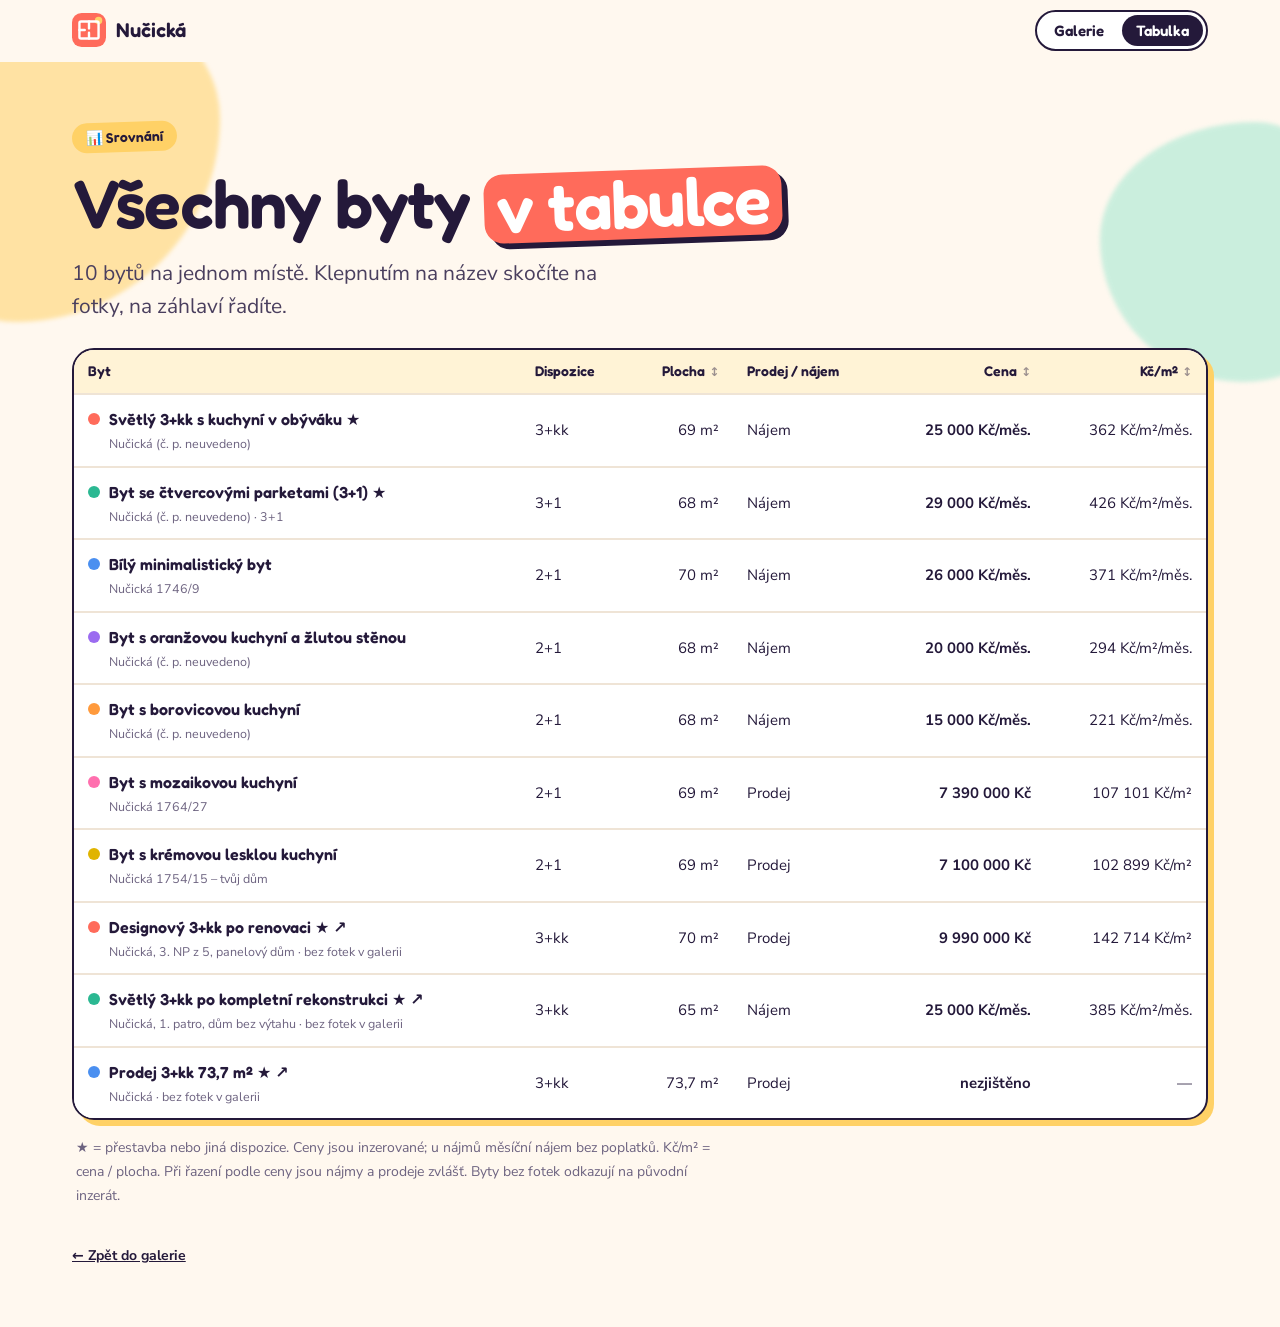
==== prehled.html @ 6ced4207 "Hravý barevný styl; všechny interiérové fotky (obnoveno 28/30 z iDNES, vráceny pokoje s oknem); jedn" ====
<!doctype html><html lang="cs"><head><meta charset="utf-8">
<meta name="viewport" content="width=device-width,initial-scale=1,viewport-fit=cover">
<meta name="robots" content="noindex, nofollow"><meta name="theme-color" content="#fff8ef">
<meta http-equiv="Cache-Control" content="no-cache, no-store, must-revalidate"><meta http-equiv="Pragma" content="no-cache"><meta http-equiv="Expires" content="0">
<title>Nučická – srovnání bytů</title><meta name="description" content="Jednoduchá srovnávací tabulka bytů z Nučické: dispozice, plocha, prodej/nájem, cena a Kč/m².">
<meta property="og:type" content="website"><meta property="og:locale" content="cs_CZ"><meta property="og:site_name" content="Nučická – inspirace">
<meta property="og:title" content="Nučická – srovnání bytů"><meta property="og:description" content="Jednoduchá srovnávací tabulka bytů z Nučické: dispozice, plocha, prodej/nájem, cena a Kč/m²."><meta property="og:url" content="https://kajasko.github.io/nucicka-inspirace/prehled.html">
<meta property="og:image" content="https://kajasko.github.io/nucicka-inspirace/og-image.jpg?v=58c6e0b3"><meta property="og:image:width" content="1200"><meta property="og:image:height" content="630"><meta property="og:image:alt" content="Koláž interiérů bytů z Nučické ulice">
<meta name="twitter:card" content="summary_large_image"><meta name="twitter:title" content="Nučická – srovnání bytů"><meta name="twitter:description" content="Jednoduchá srovnávací tabulka bytů z Nučické: dispozice, plocha, prodej/nájem, cena a Kč/m²."><meta name="twitter:image" content="https://kajasko.github.io/nucicka-inspirace/og-image.jpg?v=58c6e0b3">
<link rel="icon" href="favicon.svg?v=58c6e0b3" type="image/svg+xml"><link rel="icon" href="favicon-32.png?v=58c6e0b3" type="image/png" sizes="32x32"><link rel="apple-touch-icon" href="apple-touch-icon.png?v=58c6e0b3" sizes="180x180">
<link rel="preconnect" href="https://fonts.googleapis.com"><link rel="preconnect" href="https://fonts.gstatic.com" crossorigin>
<link rel="stylesheet" href="https://fonts.googleapis.com/css2?family=Fredoka:wght@500;600&family=Nunito+Sans:opsz,wght@6..12,400;6..12,700&display=swap">
<link rel="stylesheet" href="style.css?v=1265d873"></head><body>
<a class="skip" href="#main">Přeskočit na obsah</a><header class="top"><div class="wrap"><div class="bar"><a class="brand" href="index.html"><svg viewBox="0 0 64 64" aria-hidden="true"><rect width="64" height="64" rx="18" fill="#ff6b5b"/><circle cx="50" cy="14" r="7" fill="#ffd166"/><g fill="none" stroke="#fff" stroke-width="4.5" stroke-linejoin="round" stroke-linecap="round"><rect x="14" y="16" width="36" height="32" rx="3"/><path d="M32 16v13M32 37v11M14 32h10"/></g></svg><span>Nučická</span></a>
<nav class="tabs" aria-label="Stránky"><a href="index.html" >Galerie</a><a href="prehled.html" aria-current="page">Tabulka</a></nav></div></div></header>
<main id="main" class="wrap">
<section class="hero small"><div class="blobs" aria-hidden="true"><i></i><i></i><i></i></div><span class="eyebrow">📊 Srovnání</span><h1>Všechny byty <span class="hl">v tabulce</span></h1>
<p class="lead">10 bytů na jednom místě. Klepnutím na název skočíte na fotky, na záhlaví řadíte.</p></section>
<p class="scroll-hint">← Tabulku lze posouvat do stran →</p>
<div class="tbl-scroll" role="region" aria-label="Srovnávací tabulka bytů" tabindex="0"><table>
<thead><tr><th scope="col" class="">Byt</th><th scope="col" class="">Dispozice</th><th scope="col" class="num-c" data-k="m"><button class="sortb" type="button">Plocha</button></th><th scope="col" class="">Prodej / nájem</th><th scope="col" class="num-c" data-k="p"><button class="sortb" type="button">Cena</button></th><th scope="col" class="num-c" data-k="pm"><button class="sortb" type="button">Kč/m²</button></th></tr></thead>
<tbody><tr data-o="0" data-t="najem" data-p="25000" data-m="69" data-pm="362" style="--c:#ff6b5b"><td class="name"><a href="index.html#idnes_6915a252"><span class="dot" aria-hidden="true"></span>Světlý 3+kk s kuchyní v obýváku ★</a><small>Nučická (č. p. neuvedeno)</small></td><td>3+kk</td><td class="num-c">69 m²</td><td>Nájem</td><td class="num-c"><b>25 000 Kč/měs.</b></td><td class="num-c">362 Kč/m²/měs.</td></tr><tr data-o="1" data-t="najem" data-p="29000" data-m="68" data-pm="426" style="--c:#2bb892"><td class="name"><a href="index.html#br_778303"><span class="dot" aria-hidden="true"></span>Byt se čtvercovými parketami (3+1) ★</a><small>Nučická (č. p. neuvedeno) · 3+1</small></td><td>3+1</td><td class="num-c">68 m²</td><td>Nájem</td><td class="num-c"><b>29 000 Kč/měs.</b></td><td class="num-c">426 Kč/m²/měs.</td></tr><tr data-o="2" data-t="najem" data-p="26000" data-m="70" data-pm="371" style="--c:#4a8ff0"><td class="name"><a href="index.html#1530101836"><span class="dot" aria-hidden="true"></span>Bílý minimalistický byt</a><small>Nučická 1746/9</small></td><td>2+1</td><td class="num-c">70 m²</td><td>Nájem</td><td class="num-c"><b>26 000 Kč/měs.</b></td><td class="num-c">371 Kč/m²/měs.</td></tr><tr data-o="3" data-t="najem" data-p="20000" data-m="68" data-pm="294" style="--c:#9b6bf0"><td class="name"><a href="index.html#br_665308"><span class="dot" aria-hidden="true"></span>Byt s oranžovou kuchyní a žlutou stěnou</a><small>Nučická (č. p. neuvedeno)</small></td><td>2+1</td><td class="num-c">68 m²</td><td>Nájem</td><td class="num-c"><b>20 000 Kč/měs.</b></td><td class="num-c">294 Kč/m²/měs.</td></tr><tr data-o="4" data-t="najem" data-p="15000" data-m="68" data-pm="221" style="--c:#ff9a3c"><td class="name"><a href="index.html#br_83256"><span class="dot" aria-hidden="true"></span>Byt s borovicovou kuchyní</a><small>Nučická (č. p. neuvedeno)</small></td><td>2+1</td><td class="num-c">68 m²</td><td>Nájem</td><td class="num-c"><b>15 000 Kč/měs.</b></td><td class="num-c">221 Kč/m²/měs.</td></tr><tr data-o="5" data-t="prodej" data-p="7390000" data-m="69" data-pm="107101" style="--c:#ff6fae"><td class="name"><a href="index.html#reas_1764_27"><span class="dot" aria-hidden="true"></span>Byt s mozaikovou kuchyní</a><small>Nučická 1764/27</small></td><td>2+1</td><td class="num-c">69 m²</td><td>Prodej</td><td class="num-c"><b>7 390 000 Kč</b></td><td class="num-c">107 101 Kč/m²</td></tr><tr data-o="6" data-t="prodej" data-p="7100000" data-m="69" data-pm="102899" style="--c:#e0b400"><td class="name"><a href="index.html#c21_1754_15"><span class="dot" aria-hidden="true"></span>Byt s krémovou lesklou kuchyní</a><small>Nučická 1754/15 – tvůj dům</small></td><td>2+1</td><td class="num-c">69 m²</td><td>Prodej</td><td class="num-c"><b>7 100 000 Kč</b></td><td class="num-c">102 899 Kč/m²</td></tr><tr data-o="7" data-t="prodej" data-p="9990000" data-m="70" data-pm="142714" style="--c:#ff6b5b"><td class="name"><a href="https://www.bezrealitky.cz/nemovitosti-byty-domy/1063177-nabidka-prodej-bytu-nucicka-praha" target="_blank" rel="noopener"><span class="dot" aria-hidden="true"></span>Designový 3+kk po renovaci ★ ↗</a><small>Nučická, 3. NP z 5, panelový dům · bez fotek v galerii</small></td><td>3+kk</td><td class="num-c">70 m²</td><td>Prodej</td><td class="num-c"><b>9 990 000 Kč</b></td><td class="num-c">142 714 Kč/m²</td></tr><tr data-o="8" data-t="najem" data-p="25000" data-m="65" data-pm="385" style="--c:#2bb892"><td class="name"><a href="https://mapio.cz/g/13675273/" target="_blank" rel="noopener"><span class="dot" aria-hidden="true"></span>Světlý 3+kk po kompletní rekonstrukci ★ ↗</a><small>Nučická, 1. patro, dům bez výtahu · bez fotek v galerii</small></td><td>3+kk</td><td class="num-c">65 m²</td><td>Nájem</td><td class="num-c"><b>25 000 Kč/měs.</b></td><td class="num-c">385 Kč/m²/měs.</td></tr><tr data-o="9" data-t="prodej" data-p="" data-m="73.7" data-pm="" style="--c:#4a8ff0"><td class="name"><a href="https://reality.idnes.cz/detail/prodej/byt/praha-10-nucicka/68505c4e3fa80133e9060f59/" target="_blank" rel="noopener"><span class="dot" aria-hidden="true"></span>Prodej 3+kk 73,7 m² ★ ↗</a><small>Nučická · bez fotek v galerii</small></td><td>3+kk</td><td class="num-c">73,7 m²</td><td>Prodej</td><td class="num-c"><b>nezjištěno</b></td><td class="num-c">—</td></tr></tbody></table></div>
<p class="tnote">★ = přestavba nebo jiná dispozice. Ceny jsou inzerované; u nájmů měsíční nájem bez poplatků. Kč/m² = cena / plocha. Při řazení podle ceny jsou nájmy a prodeje zvlášť. Byty bez fotek odkazují na původní inzerát.</p>
</main><footer class="foot wrap"><a href="index.html">← Zpět do galerie</a></footer>
<script src="table.js?v=1265d873" defer></script></body></html>
---- style.css ----
/* Nučická – inspirace · hravý a barevný */
:root{
  --bg:#fff8ef; --surface:#ffffff; --ink:#24193a; --ink-2:#4a3f5e; --muted:#6d6380; --line:#efe4d6;
  --c:#ff6b5b; --cs:#ffe3df; --cd:#b8352a;
  --radius:22px; --radius-sm:16px;
  --display:"Fredoka",ui-rounded,"Nunito",system-ui,sans-serif;
  --sans:"Nunito Sans","Inter",ui-sans-serif,system-ui,-apple-system,"Segoe UI",Roboto,sans-serif;
  --wrap:1200px; --pad:16px; --rh:140px; --navh:60px;
}
@media (min-width:600px){:root{--pad:24px;--rh:170px}}
@media (min-width:1024px){:root{--pad:32px;--rh:210px}}
@media (min-width:1300px){:root{--rh:230px}}
*{box-sizing:border-box}
html{scroll-behavior:smooth;scroll-padding-top:132px;-webkit-text-size-adjust:100%}
@media (prefers-reduced-motion:reduce){html{scroll-behavior:auto}*{transition:none!important;animation:none!important}}
body{margin:0;background:var(--bg);color:var(--ink);font:400 16px/1.6 var(--sans);-webkit-font-smoothing:antialiased;overflow-x:clip}
img{display:block;max-width:100%}
a{color:inherit}
:focus-visible{outline:3px solid var(--ink);outline-offset:3px;border-radius:10px}
.wrap{max-width:var(--wrap);margin:0 auto;padding:0 var(--pad)}
.skip{position:absolute;left:-999px;top:8px;background:var(--ink);color:#fff;padding:8px 14px;border-radius:12px;z-index:99}
.skip:focus{left:8px}
.vh{position:absolute!important;width:1px;height:1px;overflow:hidden;clip:rect(0 0 0 0);white-space:nowrap}

/* background blobs */
.blobs{position:absolute;inset:0 0 auto 0;height:720px;overflow:hidden;z-index:-1;pointer-events:none}
.blobs i{position:absolute;border-radius:50%;filter:blur(2px);opacity:.55}
.blobs i:nth-child(1){width:340px;height:340px;background:#ffd166;left:-120px;top:-80px;border-radius:46% 54% 60% 40%/50% 40% 60% 50%}
.blobs i:nth-child(2){width:260px;height:260px;background:#a0e7d0;right:-80px;top:60px;border-radius:60% 40% 45% 55%/45% 60% 40% 55%}
.blobs i:nth-child(3){width:200px;height:200px;background:#ffb4c6;right:22%;top:380px;border-radius:40% 60% 55% 45%/60% 45% 55% 40%}
@media (max-width:600px){.blobs i:nth-child(3){right:-60px;top:430px}}

/* ---------- top bar ---------- */
.top{position:sticky;top:0;z-index:20;background:rgba(255,248,239,.9);backdrop-filter:blur(12px);-webkit-backdrop-filter:blur(12px);border-bottom:2px solid transparent;transition:border-color .2s}
.top.scrolled{border-bottom-color:var(--line)}
.bar{display:flex;align-items:center;justify-content:space-between;gap:12px;height:var(--navh)}
.brand{display:flex;align-items:center;gap:10px;text-decoration:none;font:600 20px/1 var(--display);min-width:0}
.brand svg{width:34px;height:34px;flex:none;transition:transform .3s cubic-bezier(.3,1.6,.5,1)}
.brand:hover svg{transform:rotate(-10deg) scale(1.08)}
.tabs{display:flex;gap:4px;background:#fff;border:2px solid var(--ink);padding:3px;border-radius:999px;flex:none}
.tabs a{text-decoration:none;font:600 15px/1 var(--display);color:var(--ink);padding:8px 14px;border-radius:999px;transition:background .2s,transform .2s}
.tabs a:hover{background:#ffeec4}
.tabs a[aria-current="page"]{background:var(--ink);color:#fff}
@media (max-width:359px){.tabs a{padding:8px 10px;font-size:14px}.brand span{display:none}}
.chips-nav{display:flex;gap:8px;overflow-x:auto;padding:2px var(--pad) 12px;margin:0 calc(var(--pad)*-1);scrollbar-width:none;overscroll-behavior-x:contain}
.chips-nav::-webkit-scrollbar{display:none}
.chips-nav a{--c:#ff6b5b;flex:none;display:inline-flex;align-items:center;gap:7px;text-decoration:none;font:500 14px/1 var(--display);color:var(--ink);background:#fff;border:2px solid var(--c);padding:7px 13px 7px 8px;border-radius:999px;white-space:nowrap;transition:transform .2s cubic-bezier(.3,1.6,.5,1),background .2s,color .2s}
.chips-nav a:hover{transform:translateY(-2px) rotate(-1deg)}
.chips-nav .n{display:inline-grid;place-items:center;width:22px;height:22px;border-radius:50%;background:var(--c);color:#fff;font-size:12px;font-weight:600}
.chips-nav a.on{background:var(--c);color:#fff}
.chips-nav a.on .n{background:#fff;color:var(--c)}
.chips-nav .star{font-size:13px}
.chips-nav .sep{flex:none;width:2px;border-radius:2px;background:var(--line);margin:4px 2px}

/* ---------- hero ---------- */
.hero{position:relative;padding:40px 0 22px}
@media (min-width:768px){.hero{padding:76px 0 40px}}
.eyebrow{display:inline-flex;align-items:center;gap:8px;font:600 14px/1 var(--display);color:var(--ink);background:#ffd166;padding:8px 14px;border-radius:999px;transform:rotate(-2deg)}
h1{font:600 clamp(44px,10vw,96px)/.98 var(--display);letter-spacing:-.02em;margin:18px 0 18px}
h1 .hl{display:inline-block;color:#fff;background:#ff6b5b;padding:0 .18em .04em;border-radius:.28em;transform:rotate(-2deg);box-shadow:6px 6px 0 var(--ink)}
.lead{font-size:clamp(17px,2.3vw,21px);line-height:1.55;color:var(--ink-2);max-width:42ch;margin:0}
.stats{display:flex;flex-wrap:wrap;gap:10px;margin:26px 0 0;padding:0;list-style:none}
.stats li{background:#fff;border:2px solid var(--ink);border-radius:18px;padding:10px 16px;font-size:14px;color:var(--ink-2);box-shadow:4px 4px 0 var(--ink);line-height:1.3}
.stats li:nth-child(1){background:#a0e7d0}.stats li:nth-child(2){background:#ffb4c6}.stats li:nth-child(3){background:#bfd7ff}
.stats b{display:block;font:600 28px/1.05 var(--display);color:var(--ink)}
.legend{margin-top:20px;font-size:14px;color:var(--muted)}

/* ---------- group heading ---------- */
.group{display:flex;align-items:center;gap:12px;margin:34px 0 16px}
.group h2{font:600 clamp(20px,3vw,26px)/1.1 var(--display);margin:0}
.group::after{content:"";flex:1;height:3px;border-radius:3px;background:repeating-linear-gradient(90deg,var(--line) 0 10px,transparent 10px 18px)}

/* ---------- flat card ---------- */
.flat{position:relative;background:var(--surface);border:2px solid var(--ink);border-radius:calc(var(--radius) + 6px);padding:20px 14px 14px;margin:0 0 26px;box-shadow:6px 6px 0 var(--c);overflow:hidden}
@media (min-width:768px){.flat{padding:30px 30px 26px;margin-bottom:34px;box-shadow:8px 8px 0 var(--c)}}
.flat::before{content:"";position:absolute;width:230px;height:230px;right:-70px;top:-90px;background:var(--cs);border-radius:42% 58% 63% 37%/45% 52% 48% 55%;z-index:0;transition:transform .8s ease}
.flat:hover::before{transform:rotate(25deg) scale(1.06)}
.flat>*{position:relative;z-index:1}
.flat-head{display:grid;gap:14px;padding:0 4px}
@media (min-width:1024px){.flat-head{grid-template-columns:1.1fr .9fr;gap:12px 44px;align-items:start}}
.kicker{display:flex;align-items:center;gap:8px;flex-wrap:wrap;margin-bottom:10px}
.num{display:inline-grid;place-items:center;min-width:36px;height:36px;padding:0 8px;border-radius:12px;background:var(--c);color:#fff;font:600 16px/1 var(--display);transform:rotate(-4deg)}
.tag{display:inline-flex;align-items:center;gap:6px;font:600 13.5px/1 var(--display);color:var(--ink);background:#ffd166;border:2px solid var(--ink);padding:6px 11px;border-radius:999px}
.flat h3{font:600 clamp(25px,4.6vw,38px)/1.1 var(--display);letter-spacing:-.01em;margin:0;overflow-wrap:anywhere}
.sub{margin:8px 0 0;color:var(--muted);font-size:14.5px;overflow-wrap:anywhere}
.chips{display:flex;flex-wrap:wrap;gap:7px;margin:16px 0 0;padding:0;list-style:none}
.chips li{font:500 14px/1 var(--display);color:var(--ink);background:var(--cs);padding:8px 12px;border-radius:999px;transition:transform .2s cubic-bezier(.3,1.6,.5,1)}
.chips li:hover{transform:translateY(-2px)}
.chips li.price{background:var(--ink);color:#fff}
.note{margin:0;color:var(--ink-2);font-size:15.5px;line-height:1.65;max-width:62ch}
.links{display:flex;flex-wrap:wrap;gap:8px 16px;margin-top:14px;font-size:14.5px;align-items:center}
.links a{color:var(--cd);font-weight:700;text-decoration:underline;text-decoration-thickness:2px;text-underline-offset:3px;overflow-wrap:anywhere}
.inactive{color:var(--muted);font-size:13px;background:#f4efe8;padding:3px 9px;border-radius:999px}

/* ---------- justified photo grid ---------- */
.grid{display:flex;flex-wrap:wrap;gap:8px;margin-top:20px;list-style:none;padding:0}
@media (min-width:768px){.grid{gap:10px;margin-top:26px}}
.grid::after{content:"";flex-grow:999999}
.grid li{position:relative;flex-grow:calc(var(--ar)*100);flex-basis:calc(var(--ar)*var(--rh));aspect-ratio:var(--ar);max-height:calc(var(--rh)*1.6);min-width:0}
.grid li.plan{flex-basis:100%;aspect-ratio:auto;height:calc(var(--rh)*1.9);max-height:none}
@media (min-width:1024px){.grid li.plan{flex-basis:calc(var(--ar)*var(--rh)*1.25);height:auto;aspect-ratio:var(--ar);flex-grow:calc(var(--ar)*125);max-height:calc(var(--rh)*1.6)}}
.ph{all:unset;box-sizing:border-box;cursor:zoom-in;display:block;width:100%;height:100%;border-radius:var(--radius-sm);overflow:hidden;position:relative;background:var(--cs) center/cover no-repeat;isolation:isolate;transition:transform .25s cubic-bezier(.3,1.6,.5,1),box-shadow .25s}
.ph:hover{transform:translateY(-3px) rotate(-.6deg);box-shadow:0 10px 22px -10px rgba(36,25,58,.45)}
.grid li:nth-child(even) .ph:hover{transform:translateY(-3px) rotate(.6deg)}
.ph:focus-visible{outline:3px solid var(--ink);outline-offset:3px}
.ph img{width:100%;height:100%;object-fit:cover;opacity:0;transition:opacity .45s ease}
.ph img.ld{opacity:1}
.ph::before{content:"";position:absolute;inset:0;background:inherit;filter:blur(14px);transform:scale(1.15);z-index:-1}
.plan .ph{background:#fff;border:2px dashed var(--c)}
.plan .ph::before{display:none}
.plan .ph img{object-fit:contain;padding:10px}
.badge{position:absolute;left:10px;top:10px;z-index:1;font:600 13px/1 var(--display);background:var(--c);color:#fff;padding:7px 11px;border-radius:999px;pointer-events:none;transform:rotate(-3deg)}

/* ---------- footer ---------- */
.foot{padding:36px var(--pad) 60px;color:var(--muted);font-size:14px;line-height:1.7}
.foot a{color:var(--ink);font-weight:700}

/* ---------- lightbox ---------- */
.lb{position:fixed;inset:0;z-index:50;display:grid;grid-template-rows:auto 1fr auto;background:rgba(28,20,44,.95);color:#fff;opacity:0;visibility:hidden;transition:opacity .25s ease,visibility 0s .25s;touch-action:none}
.lb.open{opacity:1;visibility:visible;transition:opacity .25s ease}
.lb-top{display:flex;align-items:center;justify-content:space-between;gap:12px;padding:10px 12px 6px 18px;min-height:60px}
.lb-cap{min-width:0}
.lb-name{font:600 18px/1.25 var(--display);white-space:nowrap;overflow:hidden;text-overflow:ellipsis}
.lb-meta{display:inline-block;margin-top:4px;font:600 13px/1 var(--display);background:#ffd166;color:var(--ink);padding:5px 9px;border-radius:999px;font-variant-numeric:tabular-nums}
.lb-btn{all:unset;box-sizing:border-box;cursor:pointer;width:48px;height:48px;border-radius:50%;display:grid;place-items:center;color:var(--ink);background:#fff;transition:transform .2s cubic-bezier(.3,1.6,.5,1);flex:none}
.lb-btn:hover{transform:scale(1.08)}
.lb-btn:focus-visible{outline:3px solid #ffd166;outline-offset:2px}
.lb-btn svg{width:22px;height:22px}
.lb-stage{position:relative;overflow:hidden;min-height:0}
.lb-track{position:absolute;inset:0;display:flex;align-items:center;justify-content:center;padding:6px 10px}
@media (min-width:768px){.lb-track{padding:8px 92px}}
.lb-img{max-width:100%;max-height:100%;object-fit:contain;border-radius:14px;user-select:none;-webkit-user-drag:none;transition:opacity .22s ease,transform .3s cubic-bezier(.2,.7,.2,1)}
.lb.plan .lb-img{background:#fff;padding:10px}
.lb-img.out{opacity:0}
.lb-nav{position:absolute;top:50%;transform:translateY(-50%);z-index:2;display:none}
.lb-nav:hover{transform:translateY(-50%) scale(1.08)}
@media (min-width:768px) and (hover:hover){.lb-nav{display:grid}}
.lb-prev{left:22px}.lb-next{right:22px}
.lb-bottom{padding:8px 16px calc(14px + env(safe-area-inset-bottom));text-align:center;font-size:13px;color:#cfc6e0}
.lb-dots{display:flex;justify-content:center;gap:5px;flex-wrap:wrap;margin-bottom:6px}
.lb-dots i{width:7px;height:7px;border-radius:50%;background:rgba(255,255,255,.28);transition:background .2s,transform .2s}
.lb-dots i.on{background:#ffd166;transform:scale(1.35)}
.spin{position:absolute;inset:0;margin:auto;width:30px;height:30px;border-radius:50%;border:3px solid rgba(255,255,255,.2);border-top-color:#ffd166;animation:sp .8s linear infinite;opacity:0;transition:opacity .2s}
.lb.loading .spin{opacity:1}
@keyframes sp{to{transform:rotate(360deg)}}

/* ---------- simple table page ---------- */
.hero.small{padding:36px 0 18px}
@media (min-width:768px){.hero.small{padding:60px 0 26px}}
.hero.small h1{font-size:clamp(38px,7vw,68px)}
.tbl-scroll{overflow-x:auto;-webkit-overflow-scrolling:touch;background:#fff;border:2px solid var(--ink);border-radius:var(--radius);box-shadow:6px 6px 0 #ffd166}
table{width:100%;min-width:680px;border-collapse:collapse;font-size:15px}
th,td{text-align:left;padding:13px 14px;border-bottom:2px solid var(--line);vertical-align:middle;white-space:nowrap}
td.name{white-space:normal;min-width:220px}
tbody tr:last-child td{border-bottom:0}
thead th{font:600 14px/1.2 var(--display);background:#fff3d6;color:var(--ink)}
th .sortb{all:unset;cursor:pointer;display:inline-flex;align-items:center;gap:4px;border-radius:6px}
th .sortb:focus-visible{outline:3px solid var(--ink);outline-offset:3px}
th .sortb::after{content:"↕";font-size:12px;opacity:.45}
th[aria-sort="ascending"] .sortb::after{content:"↑";opacity:1}
th[aria-sort="descending"] .sortb::after{content:"↓";opacity:1}
tbody tr{transition:background .15s}
tbody tr:hover{background:var(--cs)}
td.name a{display:inline-flex;align-items:center;gap:9px;font:600 16px/1.25 var(--display);text-decoration:none}
td.name a:hover{text-decoration:underline;text-underline-offset:3px}
td.name .dot{flex:none;width:12px;height:12px;border-radius:50%;background:var(--c)}
td.name small{display:block;color:var(--muted);font:400 12.5px/1.4 var(--sans);margin:3px 0 0 21px}
.num-c{font-variant-numeric:tabular-nums;text-align:right}
th.num-c{text-align:right}
.tnote{color:var(--muted);font-size:14px;line-height:1.7;margin:16px 4px 0;max-width:80ch}
.scroll-hint{display:none;font-size:13px;color:var(--muted);margin:0 0 8px 4px}
@media (max-width:720px){.scroll-hint{display:block}}
/* fixes after screenshot review */
.blobs{left:50%;right:auto;width:100vw;transform:translateX(-50%)}
.hero{isolation:isolate}
table{min-width:620px}
td.name,th:first-child{position:sticky;left:0;z-index:1;background:#fff;box-shadow:2px 0 0 var(--line)}
thead th:first-child{background:#fff3d6;z-index:2}
tbody tr:hover td.name{background:var(--cs)}
@media (max-width:600px){
  table{font-size:14px}
  th,td{padding:11px 10px}
  td.name{min-width:150px;max-width:170px}
  td.name a{font-size:14.5px;gap:7px}
  td.name small{margin-left:0;font-size:11.5px}
  td.name .dot{width:9px;height:9px}
}
.tbl-scroll{position:relative;z-index:1}
.plan .ph{background-image:none!important}
@media (max-width:900px){td.name{min-width:170px}}
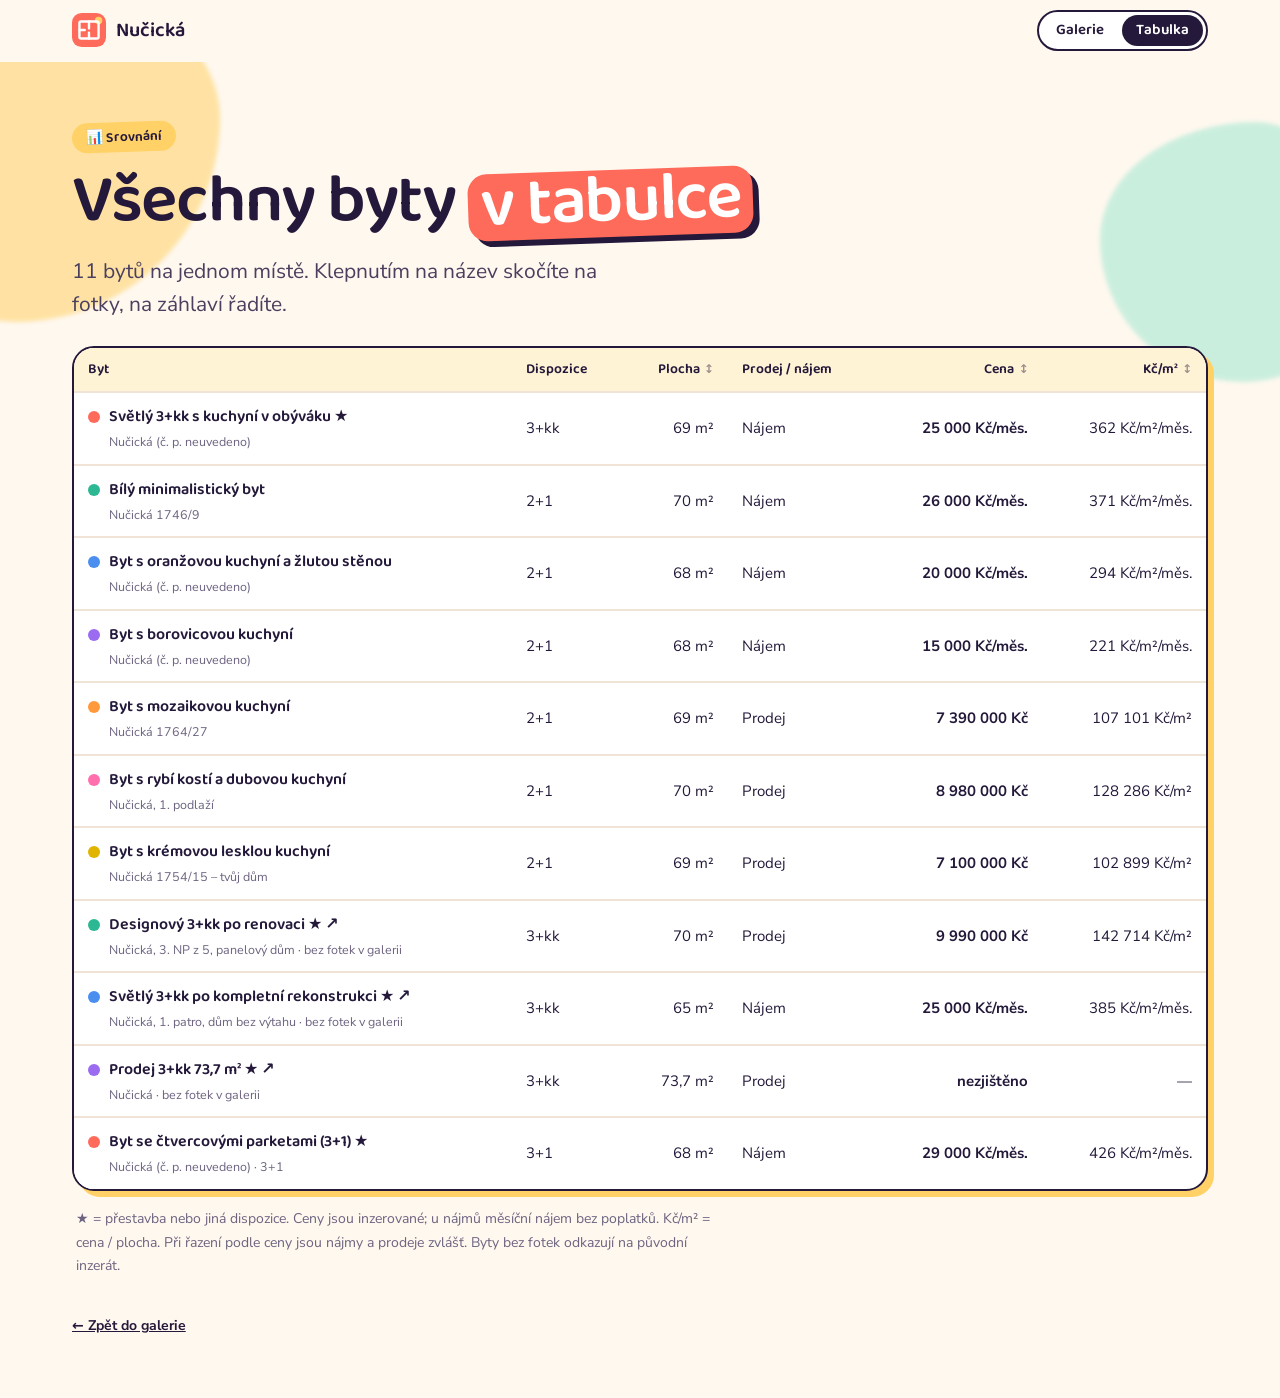
==== commit c74b3176: "Velká fotka + pás náhledů; font Baloo 2 (latin-ext); 3+1 na konec; referenční inzerát Sreality 24515" ====
--- a/prehled.html
+++ b/prehled.html
@@ -5,21 +5,21 @@
 <title>Nučická – srovnání bytů</title><meta name="description" content="Jednoduchá srovnávací tabulka bytů z Nučické: dispozice, plocha, prodej/nájem, cena a Kč/m².">
 <meta property="og:type" content="website"><meta property="og:locale" content="cs_CZ"><meta property="og:site_name" content="Nučická – inspirace">
 <meta property="og:title" content="Nučická – srovnání bytů"><meta property="og:description" content="Jednoduchá srovnávací tabulka bytů z Nučické: dispozice, plocha, prodej/nájem, cena a Kč/m²."><meta property="og:url" content="https://kajasko.github.io/nucicka-inspirace/prehled.html">
-<meta property="og:image" content="https://kajasko.github.io/nucicka-inspirace/og-image.jpg?v=58c6e0b3"><meta property="og:image:width" content="1200"><meta property="og:image:height" content="630"><meta property="og:image:alt" content="Koláž interiérů bytů z Nučické ulice">
-<meta name="twitter:card" content="summary_large_image"><meta name="twitter:title" content="Nučická – srovnání bytů"><meta name="twitter:description" content="Jednoduchá srovnávací tabulka bytů z Nučické: dispozice, plocha, prodej/nájem, cena a Kč/m²."><meta name="twitter:image" content="https://kajasko.github.io/nucicka-inspirace/og-image.jpg?v=58c6e0b3">
-<link rel="icon" href="favicon.svg?v=58c6e0b3" type="image/svg+xml"><link rel="icon" href="favicon-32.png?v=58c6e0b3" type="image/png" sizes="32x32"><link rel="apple-touch-icon" href="apple-touch-icon.png?v=58c6e0b3" sizes="180x180">
+<meta property="og:image" content="https://kajasko.github.io/nucicka-inspirace/og-image.jpg?v=9f00aecb"><meta property="og:image:width" content="1200"><meta property="og:image:height" content="630"><meta property="og:image:alt" content="Koláž interiérů bytů z Nučické ulice">
+<meta name="twitter:card" content="summary_large_image"><meta name="twitter:title" content="Nučická – srovnání bytů"><meta name="twitter:description" content="Jednoduchá srovnávací tabulka bytů z Nučické: dispozice, plocha, prodej/nájem, cena a Kč/m²."><meta name="twitter:image" content="https://kajasko.github.io/nucicka-inspirace/og-image.jpg?v=9f00aecb">
+<link rel="icon" href="favicon.svg?v=9f00aecb" type="image/svg+xml"><link rel="icon" href="favicon-32.png?v=9f00aecb" type="image/png" sizes="32x32"><link rel="apple-touch-icon" href="apple-touch-icon.png?v=9f00aecb" sizes="180x180">
 <link rel="preconnect" href="https://fonts.googleapis.com"><link rel="preconnect" href="https://fonts.gstatic.com" crossorigin>
-<link rel="stylesheet" href="https://fonts.googleapis.com/css2?family=Fredoka:wght@500;600&family=Nunito+Sans:opsz,wght@6..12,400;6..12,700&display=swap">
-<link rel="stylesheet" href="style.css?v=1265d873"></head><body>
+<link rel="stylesheet" href="https://fonts.googleapis.com/css2?family=Baloo+2:wght@500;600;700&family=Nunito+Sans:opsz,wght@6..12,400;6..12,700&subset=latin,latin-ext&display=swap">
+<link rel="stylesheet" href="style.css?v=305bcf2b"></head><body>
 <a class="skip" href="#main">Přeskočit na obsah</a><header class="top"><div class="wrap"><div class="bar"><a class="brand" href="index.html"><svg viewBox="0 0 64 64" aria-hidden="true"><rect width="64" height="64" rx="18" fill="#ff6b5b"/><circle cx="50" cy="14" r="7" fill="#ffd166"/><g fill="none" stroke="#fff" stroke-width="4.5" stroke-linejoin="round" stroke-linecap="round"><rect x="14" y="16" width="36" height="32" rx="3"/><path d="M32 16v13M32 37v11M14 32h10"/></g></svg><span>Nučická</span></a>
 <nav class="tabs" aria-label="Stránky"><a href="index.html" >Galerie</a><a href="prehled.html" aria-current="page">Tabulka</a></nav></div></div></header>
 <main id="main" class="wrap">
 <section class="hero small"><div class="blobs" aria-hidden="true"><i></i><i></i><i></i></div><span class="eyebrow">📊 Srovnání</span><h1>Všechny byty <span class="hl">v tabulce</span></h1>
-<p class="lead">10 bytů na jednom místě. Klepnutím na název skočíte na fotky, na záhlaví řadíte.</p></section>
+<p class="lead">11 bytů na jednom místě. Klepnutím na název skočíte na fotky, na záhlaví řadíte.</p></section>
 <p class="scroll-hint">← Tabulku lze posouvat do stran →</p>
 <div class="tbl-scroll" role="region" aria-label="Srovnávací tabulka bytů" tabindex="0"><table>
 <thead><tr><th scope="col" class="">Byt</th><th scope="col" class="">Dispozice</th><th scope="col" class="num-c" data-k="m"><button class="sortb" type="button">Plocha</button></th><th scope="col" class="">Prodej / nájem</th><th scope="col" class="num-c" data-k="p"><button class="sortb" type="button">Cena</button></th><th scope="col" class="num-c" data-k="pm"><button class="sortb" type="button">Kč/m²</button></th></tr></thead>
-<tbody><tr data-o="0" data-t="najem" data-p="25000" data-m="69" data-pm="362" style="--c:#ff6b5b"><td class="name"><a href="index.html#idnes_6915a252"><span class="dot" aria-hidden="true"></span>Světlý 3+kk s kuchyní v obýváku ★</a><small>Nučická (č. p. neuvedeno)</small></td><td>3+kk</td><td class="num-c">69 m²</td><td>Nájem</td><td class="num-c"><b>25 000 Kč/měs.</b></td><td class="num-c">362 Kč/m²/měs.</td></tr><tr data-o="1" data-t="najem" data-p="29000" data-m="68" data-pm="426" style="--c:#2bb892"><td class="name"><a href="index.html#br_778303"><span class="dot" aria-hidden="true"></span>Byt se čtvercovými parketami (3+1) ★</a><small>Nučická (č. p. neuvedeno) · 3+1</small></td><td>3+1</td><td class="num-c">68 m²</td><td>Nájem</td><td class="num-c"><b>29 000 Kč/měs.</b></td><td class="num-c">426 Kč/m²/měs.</td></tr><tr data-o="2" data-t="najem" data-p="26000" data-m="70" data-pm="371" style="--c:#4a8ff0"><td class="name"><a href="index.html#1530101836"><span class="dot" aria-hidden="true"></span>Bílý minimalistický byt</a><small>Nučická 1746/9</small></td><td>2+1</td><td class="num-c">70 m²</td><td>Nájem</td><td class="num-c"><b>26 000 Kč/měs.</b></td><td class="num-c">371 Kč/m²/měs.</td></tr><tr data-o="3" data-t="najem" data-p="20000" data-m="68" data-pm="294" style="--c:#9b6bf0"><td class="name"><a href="index.html#br_665308"><span class="dot" aria-hidden="true"></span>Byt s oranžovou kuchyní a žlutou stěnou</a><small>Nučická (č. p. neuvedeno)</small></td><td>2+1</td><td class="num-c">68 m²</td><td>Nájem</td><td class="num-c"><b>20 000 Kč/měs.</b></td><td class="num-c">294 Kč/m²/měs.</td></tr><tr data-o="4" data-t="najem" data-p="15000" data-m="68" data-pm="221" style="--c:#ff9a3c"><td class="name"><a href="index.html#br_83256"><span class="dot" aria-hidden="true"></span>Byt s borovicovou kuchyní</a><small>Nučická (č. p. neuvedeno)</small></td><td>2+1</td><td class="num-c">68 m²</td><td>Nájem</td><td class="num-c"><b>15 000 Kč/měs.</b></td><td class="num-c">221 Kč/m²/měs.</td></tr><tr data-o="5" data-t="prodej" data-p="7390000" data-m="69" data-pm="107101" style="--c:#ff6fae"><td class="name"><a href="index.html#reas_1764_27"><span class="dot" aria-hidden="true"></span>Byt s mozaikovou kuchyní</a><small>Nučická 1764/27</small></td><td>2+1</td><td class="num-c">69 m²</td><td>Prodej</td><td class="num-c"><b>7 390 000 Kč</b></td><td class="num-c">107 101 Kč/m²</td></tr><tr data-o="6" data-t="prodej" data-p="7100000" data-m="69" data-pm="102899" style="--c:#e0b400"><td class="name"><a href="index.html#c21_1754_15"><span class="dot" aria-hidden="true"></span>Byt s krémovou lesklou kuchyní</a><small>Nučická 1754/15 – tvůj dům</small></td><td>2+1</td><td class="num-c">69 m²</td><td>Prodej</td><td class="num-c"><b>7 100 000 Kč</b></td><td class="num-c">102 899 Kč/m²</td></tr><tr data-o="7" data-t="prodej" data-p="9990000" data-m="70" data-pm="142714" style="--c:#ff6b5b"><td class="name"><a href="https://www.bezrealitky.cz/nemovitosti-byty-domy/1063177-nabidka-prodej-bytu-nucicka-praha" target="_blank" rel="noopener"><span class="dot" aria-hidden="true"></span>Designový 3+kk po renovaci ★ ↗</a><small>Nučická, 3. NP z 5, panelový dům · bez fotek v galerii</small></td><td>3+kk</td><td class="num-c">70 m²</td><td>Prodej</td><td class="num-c"><b>9 990 000 Kč</b></td><td class="num-c">142 714 Kč/m²</td></tr><tr data-o="8" data-t="najem" data-p="25000" data-m="65" data-pm="385" style="--c:#2bb892"><td class="name"><a href="https://mapio.cz/g/13675273/" target="_blank" rel="noopener"><span class="dot" aria-hidden="true"></span>Světlý 3+kk po kompletní rekonstrukci ★ ↗</a><small>Nučická, 1. patro, dům bez výtahu · bez fotek v galerii</small></td><td>3+kk</td><td class="num-c">65 m²</td><td>Nájem</td><td class="num-c"><b>25 000 Kč/měs.</b></td><td class="num-c">385 Kč/m²/měs.</td></tr><tr data-o="9" data-t="prodej" data-p="" data-m="73.7" data-pm="" style="--c:#4a8ff0"><td class="name"><a href="https://reality.idnes.cz/detail/prodej/byt/praha-10-nucicka/68505c4e3fa80133e9060f59/" target="_blank" rel="noopener"><span class="dot" aria-hidden="true"></span>Prodej 3+kk 73,7 m² ★ ↗</a><small>Nučická · bez fotek v galerii</small></td><td>3+kk</td><td class="num-c">73,7 m²</td><td>Prodej</td><td class="num-c"><b>nezjištěno</b></td><td class="num-c">—</td></tr></tbody></table></div>
+<tbody><tr data-o="0" data-t="najem" data-p="25000" data-m="69" data-pm="362" style="--c:#ff6b5b"><td class="name"><a href="index.html#idnes_6915a252"><span class="dot" aria-hidden="true"></span>Světlý 3+kk s kuchyní v obýváku ★</a><small>Nučická (č. p. neuvedeno)</small></td><td>3+kk</td><td class="num-c">69 m²</td><td>Nájem</td><td class="num-c"><b>25 000 Kč/měs.</b></td><td class="num-c">362 Kč/m²/měs.</td></tr><tr data-o="1" data-t="najem" data-p="26000" data-m="70" data-pm="371" style="--c:#2bb892"><td class="name"><a href="index.html#1530101836"><span class="dot" aria-hidden="true"></span>Bílý minimalistický byt</a><small>Nučická 1746/9</small></td><td>2+1</td><td class="num-c">70 m²</td><td>Nájem</td><td class="num-c"><b>26 000 Kč/měs.</b></td><td class="num-c">371 Kč/m²/měs.</td></tr><tr data-o="2" data-t="najem" data-p="20000" data-m="68" data-pm="294" style="--c:#4a8ff0"><td class="name"><a href="index.html#br_665308"><span class="dot" aria-hidden="true"></span>Byt s oranžovou kuchyní a žlutou stěnou</a><small>Nučická (č. p. neuvedeno)</small></td><td>2+1</td><td class="num-c">68 m²</td><td>Nájem</td><td class="num-c"><b>20 000 Kč/měs.</b></td><td class="num-c">294 Kč/m²/měs.</td></tr><tr data-o="3" data-t="najem" data-p="15000" data-m="68" data-pm="221" style="--c:#9b6bf0"><td class="name"><a href="index.html#br_83256"><span class="dot" aria-hidden="true"></span>Byt s borovicovou kuchyní</a><small>Nučická (č. p. neuvedeno)</small></td><td>2+1</td><td class="num-c">68 m²</td><td>Nájem</td><td class="num-c"><b>15 000 Kč/měs.</b></td><td class="num-c">221 Kč/m²/měs.</td></tr><tr data-o="4" data-t="prodej" data-p="7390000" data-m="69" data-pm="107101" style="--c:#ff9a3c"><td class="name"><a href="index.html#reas_1764_27"><span class="dot" aria-hidden="true"></span>Byt s mozaikovou kuchyní</a><small>Nučická 1764/27</small></td><td>2+1</td><td class="num-c">69 m²</td><td>Prodej</td><td class="num-c"><b>7 390 000 Kč</b></td><td class="num-c">107 101 Kč/m²</td></tr><tr data-o="5" data-t="prodej" data-p="8980000" data-m="70" data-pm="128286" style="--c:#ff6fae"><td class="name"><a href="index.html#ref_2451578956"><span class="dot" aria-hidden="true"></span>Byt s rybí kostí a dubovou kuchyní</a><small>Nučická, 1. podlaží</small></td><td>2+1</td><td class="num-c">70 m²</td><td>Prodej</td><td class="num-c"><b>8 980 000 Kč</b></td><td class="num-c">128 286 Kč/m²</td></tr><tr data-o="6" data-t="prodej" data-p="7100000" data-m="69" data-pm="102899" style="--c:#e0b400"><td class="name"><a href="index.html#c21_1754_15"><span class="dot" aria-hidden="true"></span>Byt s krémovou lesklou kuchyní</a><small>Nučická 1754/15 – tvůj dům</small></td><td>2+1</td><td class="num-c">69 m²</td><td>Prodej</td><td class="num-c"><b>7 100 000 Kč</b></td><td class="num-c">102 899 Kč/m²</td></tr><tr data-o="7" data-t="prodej" data-p="9990000" data-m="70" data-pm="142714" style="--c:#2bb892"><td class="name"><a href="https://www.bezrealitky.cz/nemovitosti-byty-domy/1063177-nabidka-prodej-bytu-nucicka-praha" target="_blank" rel="noopener"><span class="dot" aria-hidden="true"></span>Designový 3+kk po renovaci ★ ↗</a><small>Nučická, 3. NP z 5, panelový dům · bez fotek v galerii</small></td><td>3+kk</td><td class="num-c">70 m²</td><td>Prodej</td><td class="num-c"><b>9 990 000 Kč</b></td><td class="num-c">142 714 Kč/m²</td></tr><tr data-o="8" data-t="najem" data-p="25000" data-m="65" data-pm="385" style="--c:#4a8ff0"><td class="name"><a href="https://mapio.cz/g/13675273/" target="_blank" rel="noopener"><span class="dot" aria-hidden="true"></span>Světlý 3+kk po kompletní rekonstrukci ★ ↗</a><small>Nučická, 1. patro, dům bez výtahu · bez fotek v galerii</small></td><td>3+kk</td><td class="num-c">65 m²</td><td>Nájem</td><td class="num-c"><b>25 000 Kč/měs.</b></td><td class="num-c">385 Kč/m²/měs.</td></tr><tr data-o="9" data-t="prodej" data-p="" data-m="73.7" data-pm="" style="--c:#9b6bf0"><td class="name"><a href="https://reality.idnes.cz/detail/prodej/byt/praha-10-nucicka/68505c4e3fa80133e9060f59/" target="_blank" rel="noopener"><span class="dot" aria-hidden="true"></span>Prodej 3+kk 73,7 m² ★ ↗</a><small>Nučická · bez fotek v galerii</small></td><td>3+kk</td><td class="num-c">73,7 m²</td><td>Prodej</td><td class="num-c"><b>nezjištěno</b></td><td class="num-c">—</td></tr><tr data-o="10" data-t="najem" data-p="29000" data-m="68" data-pm="426" style="--c:#ff6b5b"><td class="name"><a href="index.html#br_778303"><span class="dot" aria-hidden="true"></span>Byt se čtvercovými parketami (3+1) ★</a><small>Nučická (č. p. neuvedeno) · 3+1</small></td><td>3+1</td><td class="num-c">68 m²</td><td>Nájem</td><td class="num-c"><b>29 000 Kč/měs.</b></td><td class="num-c">426 Kč/m²/měs.</td></tr></tbody></table></div>
 <p class="tnote">★ = přestavba nebo jiná dispozice. Ceny jsou inzerované; u nájmů měsíční nájem bez poplatků. Kč/m² = cena / plocha. Při řazení podle ceny jsou nájmy a prodeje zvlášť. Byty bez fotek odkazují na původní inzerát.</p>
 </main><footer class="foot wrap"><a href="index.html">← Zpět do galerie</a></footer>
-<script src="table.js?v=1265d873" defer></script></body></html>+<script src="table.js?v=305bcf2b" defer></script></body></html>
--- a/style.css
+++ b/style.css
@@ -3,7 +3,7 @@
   --bg:#fff8ef; --surface:#ffffff; --ink:#24193a; --ink-2:#4a3f5e; --muted:#6d6380; --line:#efe4d6;
   --c:#ff6b5b; --cs:#ffe3df; --cd:#b8352a;
   --radius:22px; --radius-sm:16px;
-  --display:"Fredoka",ui-rounded,"Nunito",system-ui,sans-serif;
+  --display:"Baloo 2",ui-rounded,"Nunito Sans",system-ui,sans-serif;
   --sans:"Nunito Sans","Inter",ui-sans-serif,system-ui,-apple-system,"Segoe UI",Roboto,sans-serif;
   --wrap:1200px; --pad:16px; --rh:140px; --navh:60px;
 }
@@ -188,3 +188,33 @@
 .tbl-scroll{position:relative;z-index:1}
 .plan .ph{background-image:none!important}
 @media (max-width:900px){td.name{min-width:170px}}
+
+/* ---------- v5: one big photo + thumbnail strip ---------- */
+h1{line-height:.95}
+.flat h3{line-height:1.05}
+.viewer{margin-top:20px}
+@media (min-width:768px){.viewer{margin-top:24px}}
+.main{all:unset;box-sizing:border-box;cursor:zoom-in;position:relative;display:block;width:100%;aspect-ratio:3/2;max-height:72vh;border-radius:var(--radius-sm);overflow:hidden;background:var(--cs) center/cover no-repeat;isolation:isolate}
+@media (min-width:1024px){.main{aspect-ratio:16/9}}
+.main::before{content:"";position:absolute;inset:0;background:inherit;filter:blur(18px);transform:scale(1.2);z-index:-1;opacity:.9}
+.main img{width:100%;height:100%;object-fit:contain;transition:opacity .3s ease}
+.main img.swap{opacity:0}
+.main.plan{background:#fff!important;border:2px dashed var(--c)}
+.main.plan::before{display:none}
+.main.plan img{padding:10px}
+.main:focus-visible{outline:3px solid var(--ink);outline-offset:3px}
+.main .badge{left:12px;top:12px}
+.main .count{position:absolute;right:12px;bottom:12px;z-index:1;font:600 13px/1 var(--display);background:#fff;color:var(--ink);border:2px solid var(--ink);padding:5px 9px;border-radius:999px;font-variant-numeric:tabular-nums}
+.main .zoom{position:absolute;right:12px;top:12px;z-index:1;width:38px;height:38px;border-radius:50%;display:grid;place-items:center;background:#fff;border:2px solid var(--ink);font-size:18px;line-height:1;transition:transform .2s cubic-bezier(.3,1.6,.5,1)}
+.main:hover .zoom{transform:scale(1.12) rotate(8deg)}
+.thumbs{display:flex;gap:8px;overflow-x:auto;list-style:none;margin:10px 0 0;padding:4px 2px 8px;scroll-snap-type:x proximity;scrollbar-width:thin;overscroll-behavior-x:contain}
+.thumbs li{flex:none;scroll-snap-align:start}
+.thumbs .ph{width:76px;height:58px;border-radius:12px;border:3px solid transparent;background:var(--cs);cursor:pointer;transition:transform .2s cubic-bezier(.3,1.6,.5,1),border-color .2s}
+@media (min-width:768px){.thumbs .ph{width:100px;height:72px}}
+.thumbs .ph::before{display:none}
+.thumbs .ph img{opacity:1;object-fit:cover}
+.thumbs .ph.plan{background:#fff}
+.thumbs .ph.plan img{object-fit:contain;padding:2px}
+.thumbs .ph:hover{transform:translateY(-2px)}
+.thumbs .ph[aria-pressed="true"]{border-color:var(--c);box-shadow:0 0 0 2px var(--ink)}
+.chips-nav a{position:relative}
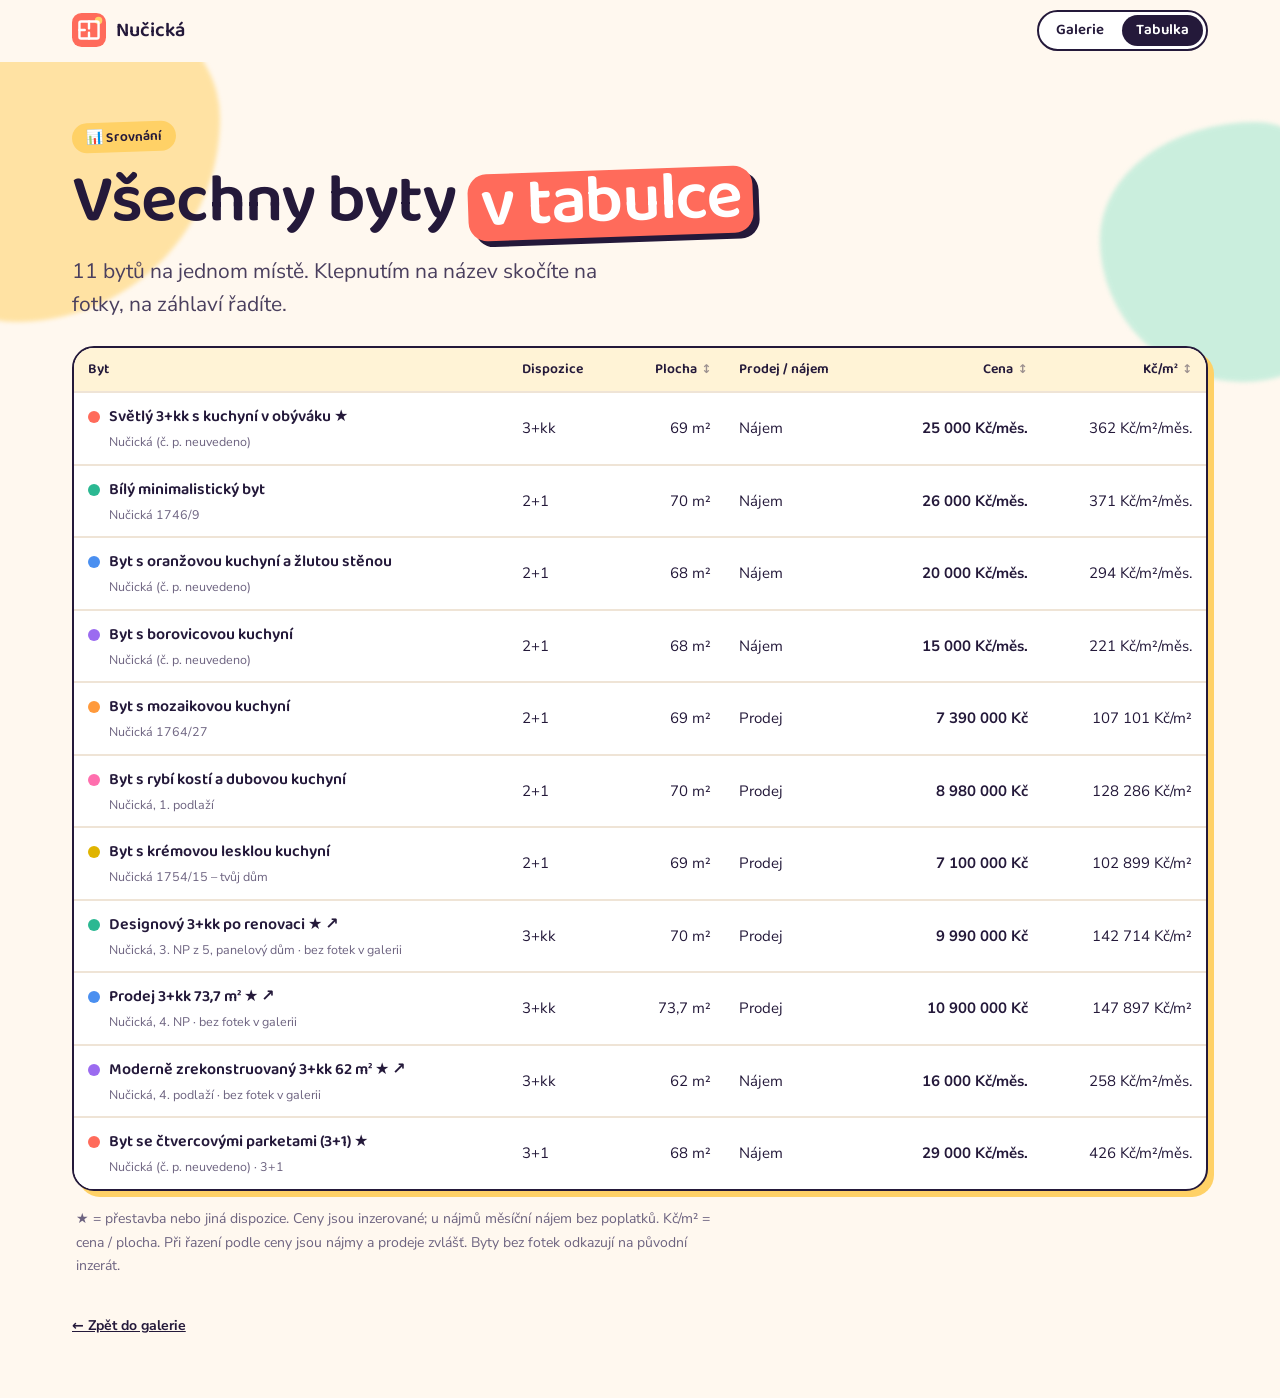
==== commit 3f332dd2: "Tabulka: + Bezrealitky 641982 (3+kk), doplněn iDNES 68505c4e; vyřazen cihlový 3+kk Nučická 1747" ====
--- a/prehled.html
+++ b/prehled.html
@@ -19,7 +19,7 @@
 <p class="scroll-hint">← Tabulku lze posouvat do stran →</p>
 <div class="tbl-scroll" role="region" aria-label="Srovnávací tabulka bytů" tabindex="0"><table>
 <thead><tr><th scope="col" class="">Byt</th><th scope="col" class="">Dispozice</th><th scope="col" class="num-c" data-k="m"><button class="sortb" type="button">Plocha</button></th><th scope="col" class="">Prodej / nájem</th><th scope="col" class="num-c" data-k="p"><button class="sortb" type="button">Cena</button></th><th scope="col" class="num-c" data-k="pm"><button class="sortb" type="button">Kč/m²</button></th></tr></thead>
-<tbody><tr data-o="0" data-t="najem" data-p="25000" data-m="69" data-pm="362" style="--c:#ff6b5b"><td class="name"><a href="index.html#idnes_6915a252"><span class="dot" aria-hidden="true"></span>Světlý 3+kk s kuchyní v obýváku ★</a><small>Nučická (č. p. neuvedeno)</small></td><td>3+kk</td><td class="num-c">69 m²</td><td>Nájem</td><td class="num-c"><b>25 000 Kč/měs.</b></td><td class="num-c">362 Kč/m²/měs.</td></tr><tr data-o="1" data-t="najem" data-p="26000" data-m="70" data-pm="371" style="--c:#2bb892"><td class="name"><a href="index.html#1530101836"><span class="dot" aria-hidden="true"></span>Bílý minimalistický byt</a><small>Nučická 1746/9</small></td><td>2+1</td><td class="num-c">70 m²</td><td>Nájem</td><td class="num-c"><b>26 000 Kč/měs.</b></td><td class="num-c">371 Kč/m²/měs.</td></tr><tr data-o="2" data-t="najem" data-p="20000" data-m="68" data-pm="294" style="--c:#4a8ff0"><td class="name"><a href="index.html#br_665308"><span class="dot" aria-hidden="true"></span>Byt s oranžovou kuchyní a žlutou stěnou</a><small>Nučická (č. p. neuvedeno)</small></td><td>2+1</td><td class="num-c">68 m²</td><td>Nájem</td><td class="num-c"><b>20 000 Kč/měs.</b></td><td class="num-c">294 Kč/m²/měs.</td></tr><tr data-o="3" data-t="najem" data-p="15000" data-m="68" data-pm="221" style="--c:#9b6bf0"><td class="name"><a href="index.html#br_83256"><span class="dot" aria-hidden="true"></span>Byt s borovicovou kuchyní</a><small>Nučická (č. p. neuvedeno)</small></td><td>2+1</td><td class="num-c">68 m²</td><td>Nájem</td><td class="num-c"><b>15 000 Kč/měs.</b></td><td class="num-c">221 Kč/m²/měs.</td></tr><tr data-o="4" data-t="prodej" data-p="7390000" data-m="69" data-pm="107101" style="--c:#ff9a3c"><td class="name"><a href="index.html#reas_1764_27"><span class="dot" aria-hidden="true"></span>Byt s mozaikovou kuchyní</a><small>Nučická 1764/27</small></td><td>2+1</td><td class="num-c">69 m²</td><td>Prodej</td><td class="num-c"><b>7 390 000 Kč</b></td><td class="num-c">107 101 Kč/m²</td></tr><tr data-o="5" data-t="prodej" data-p="8980000" data-m="70" data-pm="128286" style="--c:#ff6fae"><td class="name"><a href="index.html#ref_2451578956"><span class="dot" aria-hidden="true"></span>Byt s rybí kostí a dubovou kuchyní</a><small>Nučická, 1. podlaží</small></td><td>2+1</td><td class="num-c">70 m²</td><td>Prodej</td><td class="num-c"><b>8 980 000 Kč</b></td><td class="num-c">128 286 Kč/m²</td></tr><tr data-o="6" data-t="prodej" data-p="7100000" data-m="69" data-pm="102899" style="--c:#e0b400"><td class="name"><a href="index.html#c21_1754_15"><span class="dot" aria-hidden="true"></span>Byt s krémovou lesklou kuchyní</a><small>Nučická 1754/15 – tvůj dům</small></td><td>2+1</td><td class="num-c">69 m²</td><td>Prodej</td><td class="num-c"><b>7 100 000 Kč</b></td><td class="num-c">102 899 Kč/m²</td></tr><tr data-o="7" data-t="prodej" data-p="9990000" data-m="70" data-pm="142714" style="--c:#2bb892"><td class="name"><a href="https://www.bezrealitky.cz/nemovitosti-byty-domy/1063177-nabidka-prodej-bytu-nucicka-praha" target="_blank" rel="noopener"><span class="dot" aria-hidden="true"></span>Designový 3+kk po renovaci ★ ↗</a><small>Nučická, 3. NP z 5, panelový dům · bez fotek v galerii</small></td><td>3+kk</td><td class="num-c">70 m²</td><td>Prodej</td><td class="num-c"><b>9 990 000 Kč</b></td><td class="num-c">142 714 Kč/m²</td></tr><tr data-o="8" data-t="najem" data-p="25000" data-m="65" data-pm="385" style="--c:#4a8ff0"><td class="name"><a href="https://mapio.cz/g/13675273/" target="_blank" rel="noopener"><span class="dot" aria-hidden="true"></span>Světlý 3+kk po kompletní rekonstrukci ★ ↗</a><small>Nučická, 1. patro, dům bez výtahu · bez fotek v galerii</small></td><td>3+kk</td><td class="num-c">65 m²</td><td>Nájem</td><td class="num-c"><b>25 000 Kč/měs.</b></td><td class="num-c">385 Kč/m²/měs.</td></tr><tr data-o="9" data-t="prodej" data-p="" data-m="73.7" data-pm="" style="--c:#9b6bf0"><td class="name"><a href="https://reality.idnes.cz/detail/prodej/byt/praha-10-nucicka/68505c4e3fa80133e9060f59/" target="_blank" rel="noopener"><span class="dot" aria-hidden="true"></span>Prodej 3+kk 73,7 m² ★ ↗</a><small>Nučická · bez fotek v galerii</small></td><td>3+kk</td><td class="num-c">73,7 m²</td><td>Prodej</td><td class="num-c"><b>nezjištěno</b></td><td class="num-c">—</td></tr><tr data-o="10" data-t="najem" data-p="29000" data-m="68" data-pm="426" style="--c:#ff6b5b"><td class="name"><a href="index.html#br_778303"><span class="dot" aria-hidden="true"></span>Byt se čtvercovými parketami (3+1) ★</a><small>Nučická (č. p. neuvedeno) · 3+1</small></td><td>3+1</td><td class="num-c">68 m²</td><td>Nájem</td><td class="num-c"><b>29 000 Kč/měs.</b></td><td class="num-c">426 Kč/m²/měs.</td></tr></tbody></table></div>
+<tbody><tr data-o="0" data-t="najem" data-p="25000" data-m="69" data-pm="362" style="--c:#ff6b5b"><td class="name"><a href="index.html#idnes_6915a252"><span class="dot" aria-hidden="true"></span>Světlý 3+kk s kuchyní v obýváku ★</a><small>Nučická (č. p. neuvedeno)</small></td><td>3+kk</td><td class="num-c">69 m²</td><td>Nájem</td><td class="num-c"><b>25 000 Kč/měs.</b></td><td class="num-c">362 Kč/m²/měs.</td></tr><tr data-o="1" data-t="najem" data-p="26000" data-m="70" data-pm="371" style="--c:#2bb892"><td class="name"><a href="index.html#1530101836"><span class="dot" aria-hidden="true"></span>Bílý minimalistický byt</a><small>Nučická 1746/9</small></td><td>2+1</td><td class="num-c">70 m²</td><td>Nájem</td><td class="num-c"><b>26 000 Kč/měs.</b></td><td class="num-c">371 Kč/m²/měs.</td></tr><tr data-o="2" data-t="najem" data-p="20000" data-m="68" data-pm="294" style="--c:#4a8ff0"><td class="name"><a href="index.html#br_665308"><span class="dot" aria-hidden="true"></span>Byt s oranžovou kuchyní a žlutou stěnou</a><small>Nučická (č. p. neuvedeno)</small></td><td>2+1</td><td class="num-c">68 m²</td><td>Nájem</td><td class="num-c"><b>20 000 Kč/měs.</b></td><td class="num-c">294 Kč/m²/měs.</td></tr><tr data-o="3" data-t="najem" data-p="15000" data-m="68" data-pm="221" style="--c:#9b6bf0"><td class="name"><a href="index.html#br_83256"><span class="dot" aria-hidden="true"></span>Byt s borovicovou kuchyní</a><small>Nučická (č. p. neuvedeno)</small></td><td>2+1</td><td class="num-c">68 m²</td><td>Nájem</td><td class="num-c"><b>15 000 Kč/měs.</b></td><td class="num-c">221 Kč/m²/měs.</td></tr><tr data-o="4" data-t="prodej" data-p="7390000" data-m="69" data-pm="107101" style="--c:#ff9a3c"><td class="name"><a href="index.html#reas_1764_27"><span class="dot" aria-hidden="true"></span>Byt s mozaikovou kuchyní</a><small>Nučická 1764/27</small></td><td>2+1</td><td class="num-c">69 m²</td><td>Prodej</td><td class="num-c"><b>7 390 000 Kč</b></td><td class="num-c">107 101 Kč/m²</td></tr><tr data-o="5" data-t="prodej" data-p="8980000" data-m="70" data-pm="128286" style="--c:#ff6fae"><td class="name"><a href="index.html#ref_2451578956"><span class="dot" aria-hidden="true"></span>Byt s rybí kostí a dubovou kuchyní</a><small>Nučická, 1. podlaží</small></td><td>2+1</td><td class="num-c">70 m²</td><td>Prodej</td><td class="num-c"><b>8 980 000 Kč</b></td><td class="num-c">128 286 Kč/m²</td></tr><tr data-o="6" data-t="prodej" data-p="7100000" data-m="69" data-pm="102899" style="--c:#e0b400"><td class="name"><a href="index.html#c21_1754_15"><span class="dot" aria-hidden="true"></span>Byt s krémovou lesklou kuchyní</a><small>Nučická 1754/15 – tvůj dům</small></td><td>2+1</td><td class="num-c">69 m²</td><td>Prodej</td><td class="num-c"><b>7 100 000 Kč</b></td><td class="num-c">102 899 Kč/m²</td></tr><tr data-o="7" data-t="prodej" data-p="9990000" data-m="70" data-pm="142714" style="--c:#2bb892"><td class="name"><a href="https://www.bezrealitky.cz/nemovitosti-byty-domy/1063177-nabidka-prodej-bytu-nucicka-praha" target="_blank" rel="noopener"><span class="dot" aria-hidden="true"></span>Designový 3+kk po renovaci ★ ↗</a><small>Nučická, 3. NP z 5, panelový dům · bez fotek v galerii</small></td><td>3+kk</td><td class="num-c">70 m²</td><td>Prodej</td><td class="num-c"><b>9 990 000 Kč</b></td><td class="num-c">142 714 Kč/m²</td></tr><tr data-o="8" data-t="prodej" data-p="10900000" data-m="73.7" data-pm="147897" style="--c:#4a8ff0"><td class="name"><a href="https://mapio.cz/g/13435118/" target="_blank" rel="noopener"><span class="dot" aria-hidden="true"></span>Prodej 3+kk 73,7 m² ★ ↗</a><small>Nučická, 4. NP · bez fotek v galerii</small></td><td>3+kk</td><td class="num-c">73,7 m²</td><td>Prodej</td><td class="num-c"><b>10 900 000 Kč</b></td><td class="num-c">147 897 Kč/m²</td></tr><tr data-o="9" data-t="najem" data-p="16000" data-m="62" data-pm="258" style="--c:#9b6bf0"><td class="name"><a href="https://www.bezrealitky.cz/nemovitosti-byty-domy/641982-nabidka-pronajem-bytu-nucicka-praha" target="_blank" rel="noopener"><span class="dot" aria-hidden="true"></span>Moderně zrekonstruovaný 3+kk 62 m² ★ ↗</a><small>Nučická, 4. podlaží · bez fotek v galerii</small></td><td>3+kk</td><td class="num-c">62 m²</td><td>Nájem</td><td class="num-c"><b>16 000 Kč/měs.</b></td><td class="num-c">258 Kč/m²/měs.</td></tr><tr data-o="10" data-t="najem" data-p="29000" data-m="68" data-pm="426" style="--c:#ff6b5b"><td class="name"><a href="index.html#br_778303"><span class="dot" aria-hidden="true"></span>Byt se čtvercovými parketami (3+1) ★</a><small>Nučická (č. p. neuvedeno) · 3+1</small></td><td>3+1</td><td class="num-c">68 m²</td><td>Nájem</td><td class="num-c"><b>29 000 Kč/měs.</b></td><td class="num-c">426 Kč/m²/měs.</td></tr></tbody></table></div>
 <p class="tnote">★ = přestavba nebo jiná dispozice. Ceny jsou inzerované; u nájmů měsíční nájem bez poplatků. Kč/m² = cena / plocha. Při řazení podle ceny jsou nájmy a prodeje zvlášť. Byty bez fotek odkazují na původní inzerát.</p>
 </main><footer class="foot wrap"><a href="index.html">← Zpět do galerie</a></footer>
 <script src="table.js?v=305bcf2b" defer></script></body></html>
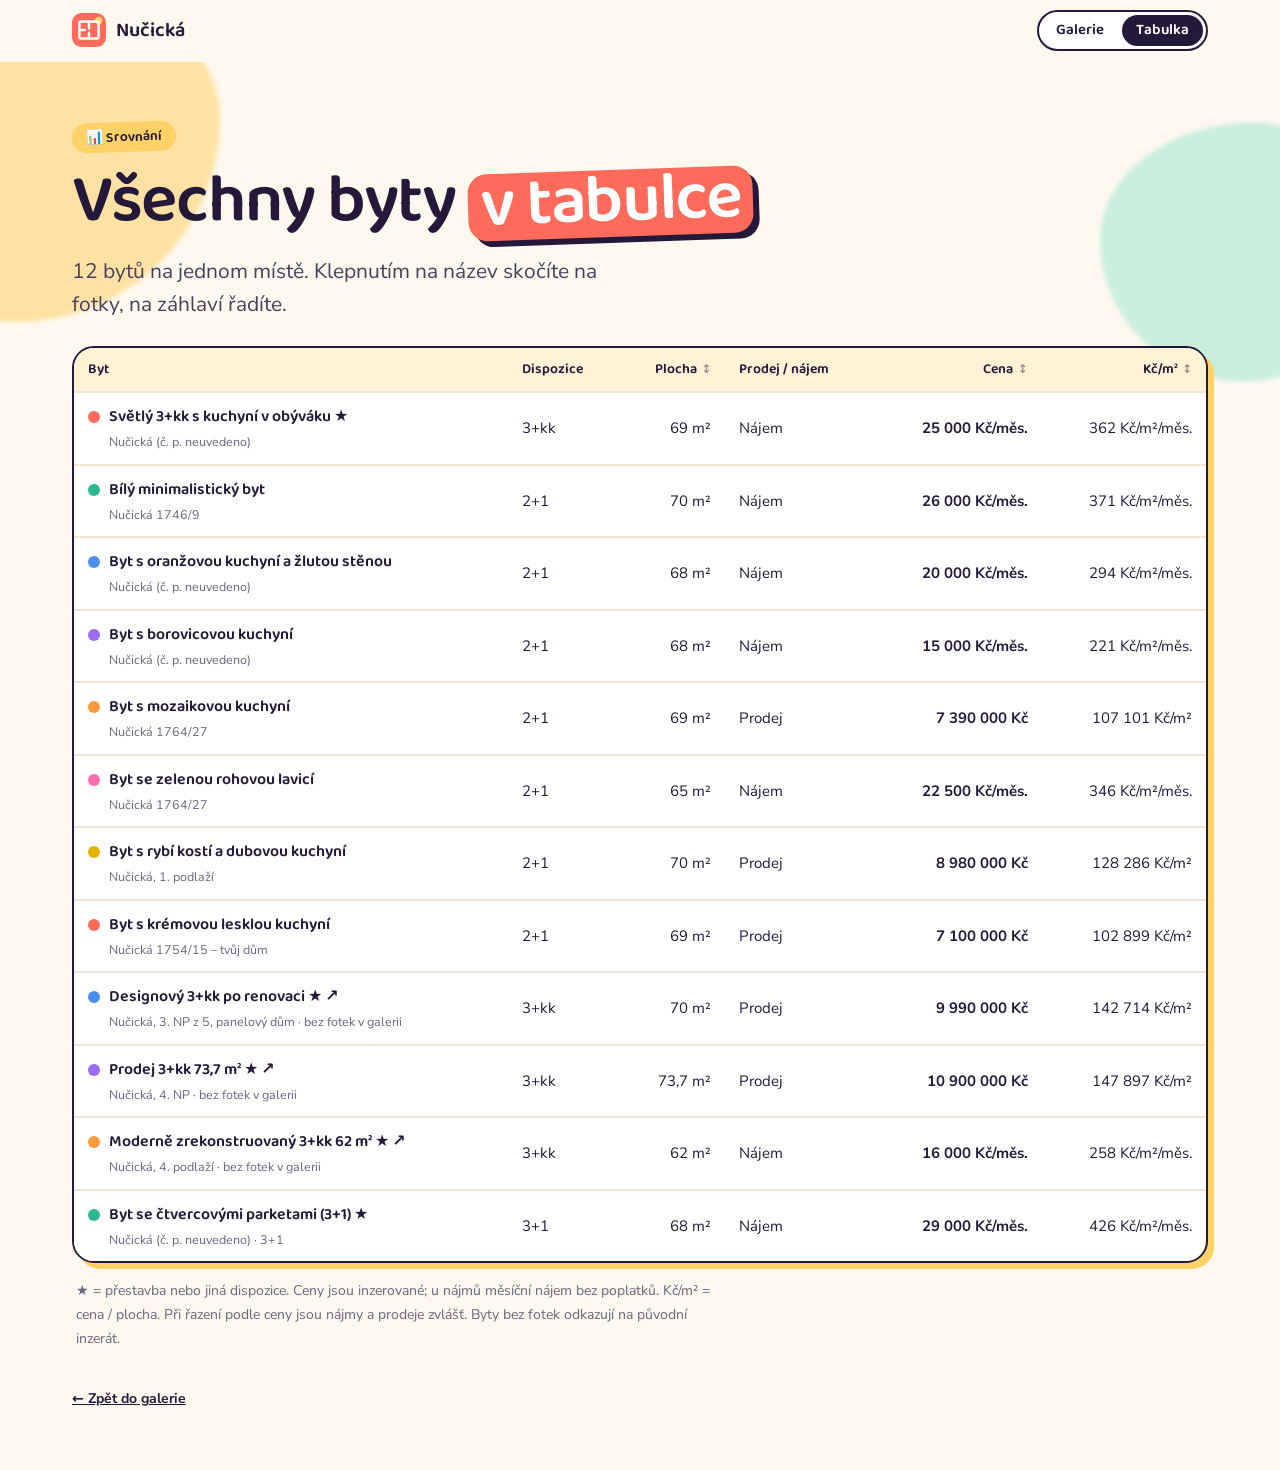
==== commit 882af6b9: "Nový byt: Bezrealitky 1074286 – 2+1 65 m², Nučická 1764/27, pronájem (Byt se zelenou rohovou lavicí)" ====
--- a/prehled.html
+++ b/prehled.html
@@ -5,21 +5,21 @@
 <title>Nučická – srovnání bytů</title><meta name="description" content="Jednoduchá srovnávací tabulka bytů z Nučické: dispozice, plocha, prodej/nájem, cena a Kč/m².">
 <meta property="og:type" content="website"><meta property="og:locale" content="cs_CZ"><meta property="og:site_name" content="Nučická – inspirace">
 <meta property="og:title" content="Nučická – srovnání bytů"><meta property="og:description" content="Jednoduchá srovnávací tabulka bytů z Nučické: dispozice, plocha, prodej/nájem, cena a Kč/m²."><meta property="og:url" content="https://kajasko.github.io/nucicka-inspirace/prehled.html">
-<meta property="og:image" content="https://kajasko.github.io/nucicka-inspirace/og-image.jpg?v=9f00aecb"><meta property="og:image:width" content="1200"><meta property="og:image:height" content="630"><meta property="og:image:alt" content="Koláž interiérů bytů z Nučické ulice">
-<meta name="twitter:card" content="summary_large_image"><meta name="twitter:title" content="Nučická – srovnání bytů"><meta name="twitter:description" content="Jednoduchá srovnávací tabulka bytů z Nučické: dispozice, plocha, prodej/nájem, cena a Kč/m²."><meta name="twitter:image" content="https://kajasko.github.io/nucicka-inspirace/og-image.jpg?v=9f00aecb">
-<link rel="icon" href="favicon.svg?v=9f00aecb" type="image/svg+xml"><link rel="icon" href="favicon-32.png?v=9f00aecb" type="image/png" sizes="32x32"><link rel="apple-touch-icon" href="apple-touch-icon.png?v=9f00aecb" sizes="180x180">
+<meta property="og:image" content="https://kajasko.github.io/nucicka-inspirace/og-image.jpg?v=f7ab3f5d"><meta property="og:image:width" content="1200"><meta property="og:image:height" content="630"><meta property="og:image:alt" content="Koláž interiérů bytů z Nučické ulice">
+<meta name="twitter:card" content="summary_large_image"><meta name="twitter:title" content="Nučická – srovnání bytů"><meta name="twitter:description" content="Jednoduchá srovnávací tabulka bytů z Nučické: dispozice, plocha, prodej/nájem, cena a Kč/m²."><meta name="twitter:image" content="https://kajasko.github.io/nucicka-inspirace/og-image.jpg?v=f7ab3f5d">
+<link rel="icon" href="favicon.svg?v=f7ab3f5d" type="image/svg+xml"><link rel="icon" href="favicon-32.png?v=f7ab3f5d" type="image/png" sizes="32x32"><link rel="apple-touch-icon" href="apple-touch-icon.png?v=f7ab3f5d" sizes="180x180">
 <link rel="preconnect" href="https://fonts.googleapis.com"><link rel="preconnect" href="https://fonts.gstatic.com" crossorigin>
 <link rel="stylesheet" href="https://fonts.googleapis.com/css2?family=Baloo+2:wght@500;600;700&family=Nunito+Sans:opsz,wght@6..12,400;6..12,700&subset=latin,latin-ext&display=swap">
-<link rel="stylesheet" href="style.css?v=305bcf2b"></head><body>
+<link rel="stylesheet" href="style.css?v=11ef64a4"></head><body>
 <a class="skip" href="#main">Přeskočit na obsah</a><header class="top"><div class="wrap"><div class="bar"><a class="brand" href="index.html"><svg viewBox="0 0 64 64" aria-hidden="true"><rect width="64" height="64" rx="18" fill="#ff6b5b"/><circle cx="50" cy="14" r="7" fill="#ffd166"/><g fill="none" stroke="#fff" stroke-width="4.5" stroke-linejoin="round" stroke-linecap="round"><rect x="14" y="16" width="36" height="32" rx="3"/><path d="M32 16v13M32 37v11M14 32h10"/></g></svg><span>Nučická</span></a>
-<nav class="tabs" aria-label="Stránky"><a href="index.html" >Galerie</a><a href="prehled.html" aria-current="page">Tabulka</a></nav></div></div></header>
+<div class="bar-r"><nav class="tabs" aria-label="Stránky"><a href="index.html" >Galerie</a><a href="prehled.html" aria-current="page">Tabulka</a></nav></div></div></div></header>
 <main id="main" class="wrap">
 <section class="hero small"><div class="blobs" aria-hidden="true"><i></i><i></i><i></i></div><span class="eyebrow">📊 Srovnání</span><h1>Všechny byty <span class="hl">v tabulce</span></h1>
-<p class="lead">11 bytů na jednom místě. Klepnutím na název skočíte na fotky, na záhlaví řadíte.</p></section>
+<p class="lead">12 bytů na jednom místě. Klepnutím na název skočíte na fotky, na záhlaví řadíte.</p></section>
 <p class="scroll-hint">← Tabulku lze posouvat do stran →</p>
 <div class="tbl-scroll" role="region" aria-label="Srovnávací tabulka bytů" tabindex="0"><table>
 <thead><tr><th scope="col" class="">Byt</th><th scope="col" class="">Dispozice</th><th scope="col" class="num-c" data-k="m"><button class="sortb" type="button">Plocha</button></th><th scope="col" class="">Prodej / nájem</th><th scope="col" class="num-c" data-k="p"><button class="sortb" type="button">Cena</button></th><th scope="col" class="num-c" data-k="pm"><button class="sortb" type="button">Kč/m²</button></th></tr></thead>
-<tbody><tr data-o="0" data-t="najem" data-p="25000" data-m="69" data-pm="362" style="--c:#ff6b5b"><td class="name"><a href="index.html#idnes_6915a252"><span class="dot" aria-hidden="true"></span>Světlý 3+kk s kuchyní v obýváku ★</a><small>Nučická (č. p. neuvedeno)</small></td><td>3+kk</td><td class="num-c">69 m²</td><td>Nájem</td><td class="num-c"><b>25 000 Kč/měs.</b></td><td class="num-c">362 Kč/m²/měs.</td></tr><tr data-o="1" data-t="najem" data-p="26000" data-m="70" data-pm="371" style="--c:#2bb892"><td class="name"><a href="index.html#1530101836"><span class="dot" aria-hidden="true"></span>Bílý minimalistický byt</a><small>Nučická 1746/9</small></td><td>2+1</td><td class="num-c">70 m²</td><td>Nájem</td><td class="num-c"><b>26 000 Kč/měs.</b></td><td class="num-c">371 Kč/m²/měs.</td></tr><tr data-o="2" data-t="najem" data-p="20000" data-m="68" data-pm="294" style="--c:#4a8ff0"><td class="name"><a href="index.html#br_665308"><span class="dot" aria-hidden="true"></span>Byt s oranžovou kuchyní a žlutou stěnou</a><small>Nučická (č. p. neuvedeno)</small></td><td>2+1</td><td class="num-c">68 m²</td><td>Nájem</td><td class="num-c"><b>20 000 Kč/měs.</b></td><td class="num-c">294 Kč/m²/měs.</td></tr><tr data-o="3" data-t="najem" data-p="15000" data-m="68" data-pm="221" style="--c:#9b6bf0"><td class="name"><a href="index.html#br_83256"><span class="dot" aria-hidden="true"></span>Byt s borovicovou kuchyní</a><small>Nučická (č. p. neuvedeno)</small></td><td>2+1</td><td class="num-c">68 m²</td><td>Nájem</td><td class="num-c"><b>15 000 Kč/měs.</b></td><td class="num-c">221 Kč/m²/měs.</td></tr><tr data-o="4" data-t="prodej" data-p="7390000" data-m="69" data-pm="107101" style="--c:#ff9a3c"><td class="name"><a href="index.html#reas_1764_27"><span class="dot" aria-hidden="true"></span>Byt s mozaikovou kuchyní</a><small>Nučická 1764/27</small></td><td>2+1</td><td class="num-c">69 m²</td><td>Prodej</td><td class="num-c"><b>7 390 000 Kč</b></td><td class="num-c">107 101 Kč/m²</td></tr><tr data-o="5" data-t="prodej" data-p="8980000" data-m="70" data-pm="128286" style="--c:#ff6fae"><td class="name"><a href="index.html#ref_2451578956"><span class="dot" aria-hidden="true"></span>Byt s rybí kostí a dubovou kuchyní</a><small>Nučická, 1. podlaží</small></td><td>2+1</td><td class="num-c">70 m²</td><td>Prodej</td><td class="num-c"><b>8 980 000 Kč</b></td><td class="num-c">128 286 Kč/m²</td></tr><tr data-o="6" data-t="prodej" data-p="7100000" data-m="69" data-pm="102899" style="--c:#e0b400"><td class="name"><a href="index.html#c21_1754_15"><span class="dot" aria-hidden="true"></span>Byt s krémovou lesklou kuchyní</a><small>Nučická 1754/15 – tvůj dům</small></td><td>2+1</td><td class="num-c">69 m²</td><td>Prodej</td><td class="num-c"><b>7 100 000 Kč</b></td><td class="num-c">102 899 Kč/m²</td></tr><tr data-o="7" data-t="prodej" data-p="9990000" data-m="70" data-pm="142714" style="--c:#2bb892"><td class="name"><a href="https://www.bezrealitky.cz/nemovitosti-byty-domy/1063177-nabidka-prodej-bytu-nucicka-praha" target="_blank" rel="noopener"><span class="dot" aria-hidden="true"></span>Designový 3+kk po renovaci ★ ↗</a><small>Nučická, 3. NP z 5, panelový dům · bez fotek v galerii</small></td><td>3+kk</td><td class="num-c">70 m²</td><td>Prodej</td><td class="num-c"><b>9 990 000 Kč</b></td><td class="num-c">142 714 Kč/m²</td></tr><tr data-o="8" data-t="prodej" data-p="10900000" data-m="73.7" data-pm="147897" style="--c:#4a8ff0"><td class="name"><a href="https://mapio.cz/g/13435118/" target="_blank" rel="noopener"><span class="dot" aria-hidden="true"></span>Prodej 3+kk 73,7 m² ★ ↗</a><small>Nučická, 4. NP · bez fotek v galerii</small></td><td>3+kk</td><td class="num-c">73,7 m²</td><td>Prodej</td><td class="num-c"><b>10 900 000 Kč</b></td><td class="num-c">147 897 Kč/m²</td></tr><tr data-o="9" data-t="najem" data-p="16000" data-m="62" data-pm="258" style="--c:#9b6bf0"><td class="name"><a href="https://www.bezrealitky.cz/nemovitosti-byty-domy/641982-nabidka-pronajem-bytu-nucicka-praha" target="_blank" rel="noopener"><span class="dot" aria-hidden="true"></span>Moderně zrekonstruovaný 3+kk 62 m² ★ ↗</a><small>Nučická, 4. podlaží · bez fotek v galerii</small></td><td>3+kk</td><td class="num-c">62 m²</td><td>Nájem</td><td class="num-c"><b>16 000 Kč/měs.</b></td><td class="num-c">258 Kč/m²/měs.</td></tr><tr data-o="10" data-t="najem" data-p="29000" data-m="68" data-pm="426" style="--c:#ff6b5b"><td class="name"><a href="index.html#br_778303"><span class="dot" aria-hidden="true"></span>Byt se čtvercovými parketami (3+1) ★</a><small>Nučická (č. p. neuvedeno) · 3+1</small></td><td>3+1</td><td class="num-c">68 m²</td><td>Nájem</td><td class="num-c"><b>29 000 Kč/měs.</b></td><td class="num-c">426 Kč/m²/měs.</td></tr></tbody></table></div>
+<tbody><tr data-o="0" data-t="najem" data-p="25000" data-m="69" data-pm="362" style="--c:#ff6b5b"><td class="name"><a href="index.html#idnes_6915a252"><span class="dot" aria-hidden="true"></span>Světlý 3+kk s kuchyní v obýváku ★</a><small>Nučická (č. p. neuvedeno)</small></td><td>3+kk</td><td class="num-c">69 m²</td><td>Nájem</td><td class="num-c"><b>25 000 Kč/měs.</b></td><td class="num-c">362 Kč/m²/měs.</td></tr><tr data-o="1" data-t="najem" data-p="26000" data-m="70" data-pm="371" style="--c:#2bb892"><td class="name"><a href="index.html#1530101836"><span class="dot" aria-hidden="true"></span>Bílý minimalistický byt</a><small>Nučická 1746/9</small></td><td>2+1</td><td class="num-c">70 m²</td><td>Nájem</td><td class="num-c"><b>26 000 Kč/měs.</b></td><td class="num-c">371 Kč/m²/měs.</td></tr><tr data-o="2" data-t="najem" data-p="20000" data-m="68" data-pm="294" style="--c:#4a8ff0"><td class="name"><a href="index.html#br_665308"><span class="dot" aria-hidden="true"></span>Byt s oranžovou kuchyní a žlutou stěnou</a><small>Nučická (č. p. neuvedeno)</small></td><td>2+1</td><td class="num-c">68 m²</td><td>Nájem</td><td class="num-c"><b>20 000 Kč/měs.</b></td><td class="num-c">294 Kč/m²/měs.</td></tr><tr data-o="3" data-t="najem" data-p="15000" data-m="68" data-pm="221" style="--c:#9b6bf0"><td class="name"><a href="index.html#br_83256"><span class="dot" aria-hidden="true"></span>Byt s borovicovou kuchyní</a><small>Nučická (č. p. neuvedeno)</small></td><td>2+1</td><td class="num-c">68 m²</td><td>Nájem</td><td class="num-c"><b>15 000 Kč/měs.</b></td><td class="num-c">221 Kč/m²/měs.</td></tr><tr data-o="4" data-t="prodej" data-p="7390000" data-m="69" data-pm="107101" style="--c:#ff9a3c"><td class="name"><a href="index.html#reas_1764_27"><span class="dot" aria-hidden="true"></span>Byt s mozaikovou kuchyní</a><small>Nučická 1764/27</small></td><td>2+1</td><td class="num-c">69 m²</td><td>Prodej</td><td class="num-c"><b>7 390 000 Kč</b></td><td class="num-c">107 101 Kč/m²</td></tr><tr data-o="5" data-t="najem" data-p="22500" data-m="65" data-pm="346" style="--c:#ff6fae"><td class="name"><a href="index.html#br_1074286"><span class="dot" aria-hidden="true"></span>Byt se zelenou rohovou lavicí</a><small>Nučická 1764/27</small></td><td>2+1</td><td class="num-c">65 m²</td><td>Nájem</td><td class="num-c"><b>22 500 Kč/měs.</b></td><td class="num-c">346 Kč/m²/měs.</td></tr><tr data-o="6" data-t="prodej" data-p="8980000" data-m="70" data-pm="128286" style="--c:#e0b400"><td class="name"><a href="index.html#ref_2451578956"><span class="dot" aria-hidden="true"></span>Byt s rybí kostí a dubovou kuchyní</a><small>Nučická, 1. podlaží</small></td><td>2+1</td><td class="num-c">70 m²</td><td>Prodej</td><td class="num-c"><b>8 980 000 Kč</b></td><td class="num-c">128 286 Kč/m²</td></tr><tr data-o="7" data-t="prodej" data-p="7100000" data-m="69" data-pm="102899" style="--c:#ff6b5b"><td class="name"><a href="index.html#c21_1754_15"><span class="dot" aria-hidden="true"></span>Byt s krémovou lesklou kuchyní</a><small>Nučická 1754/15 – tvůj dům</small></td><td>2+1</td><td class="num-c">69 m²</td><td>Prodej</td><td class="num-c"><b>7 100 000 Kč</b></td><td class="num-c">102 899 Kč/m²</td></tr><tr data-o="8" data-t="prodej" data-p="9990000" data-m="70" data-pm="142714" style="--c:#4a8ff0"><td class="name"><a href="https://www.bezrealitky.cz/nemovitosti-byty-domy/1063177-nabidka-prodej-bytu-nucicka-praha" target="_blank" rel="noopener"><span class="dot" aria-hidden="true"></span>Designový 3+kk po renovaci ★ ↗</a><small>Nučická, 3. NP z 5, panelový dům · bez fotek v galerii</small></td><td>3+kk</td><td class="num-c">70 m²</td><td>Prodej</td><td class="num-c"><b>9 990 000 Kč</b></td><td class="num-c">142 714 Kč/m²</td></tr><tr data-o="9" data-t="prodej" data-p="10900000" data-m="73.7" data-pm="147897" style="--c:#9b6bf0"><td class="name"><a href="https://mapio.cz/g/13435118/" target="_blank" rel="noopener"><span class="dot" aria-hidden="true"></span>Prodej 3+kk 73,7 m² ★ ↗</a><small>Nučická, 4. NP · bez fotek v galerii</small></td><td>3+kk</td><td class="num-c">73,7 m²</td><td>Prodej</td><td class="num-c"><b>10 900 000 Kč</b></td><td class="num-c">147 897 Kč/m²</td></tr><tr data-o="10" data-t="najem" data-p="16000" data-m="62" data-pm="258" style="--c:#ff9a3c"><td class="name"><a href="https://www.bezrealitky.cz/nemovitosti-byty-domy/641982-nabidka-pronajem-bytu-nucicka-praha" target="_blank" rel="noopener"><span class="dot" aria-hidden="true"></span>Moderně zrekonstruovaný 3+kk 62 m² ★ ↗</a><small>Nučická, 4. podlaží · bez fotek v galerii</small></td><td>3+kk</td><td class="num-c">62 m²</td><td>Nájem</td><td class="num-c"><b>16 000 Kč/měs.</b></td><td class="num-c">258 Kč/m²/měs.</td></tr><tr data-o="11" data-t="najem" data-p="29000" data-m="68" data-pm="426" style="--c:#2bb892"><td class="name"><a href="index.html#br_778303"><span class="dot" aria-hidden="true"></span>Byt se čtvercovými parketami (3+1) ★</a><small>Nučická (č. p. neuvedeno) · 3+1</small></td><td>3+1</td><td class="num-c">68 m²</td><td>Nájem</td><td class="num-c"><b>29 000 Kč/měs.</b></td><td class="num-c">426 Kč/m²/měs.</td></tr></tbody></table></div>
 <p class="tnote">★ = přestavba nebo jiná dispozice. Ceny jsou inzerované; u nájmů měsíční nájem bez poplatků. Kč/m² = cena / plocha. Při řazení podle ceny jsou nájmy a prodeje zvlášť. Byty bez fotek odkazují na původní inzerát.</p>
 </main><footer class="foot wrap"><a href="index.html">← Zpět do galerie</a></footer>
-<script src="table.js?v=305bcf2b" defer></script></body></html>+<script src="table.js?v=11ef64a4" defer></script></body></html>
--- a/style.css
+++ b/style.css
@@ -11,8 +11,8 @@
 @media (min-width:1024px){:root{--pad:32px;--rh:210px}}
 @media (min-width:1300px){:root{--rh:230px}}
 *{box-sizing:border-box}
-html{scroll-behavior:smooth;scroll-padding-top:132px;-webkit-text-size-adjust:100%}
-@media (prefers-reduced-motion:reduce){html{scroll-behavior:auto}*{transition:none!important;animation:none!important}}
+html{scroll-padding-top:calc(var(--navh) + 16px);-webkit-text-size-adjust:100%}
+@media (prefers-reduced-motion:reduce){*{transition:none!important;animation:none!important}}
 body{margin:0;background:var(--bg);color:var(--ink);font:400 16px/1.6 var(--sans);-webkit-font-smoothing:antialiased;overflow-x:clip}
 img{display:block;max-width:100%}
 a{color:inherit}
@@ -41,16 +41,52 @@
 .tabs a{text-decoration:none;font:600 15px/1 var(--display);color:var(--ink);padding:8px 14px;border-radius:999px;transition:background .2s,transform .2s}
 .tabs a:hover{background:#ffeec4}
 .tabs a[aria-current="page"]{background:var(--ink);color:#fff}
-@media (max-width:359px){.tabs a{padding:8px 10px;font-size:14px}.brand span{display:none}}
-.chips-nav{display:flex;gap:8px;overflow-x:auto;padding:2px var(--pad) 12px;margin:0 calc(var(--pad)*-1);scrollbar-width:none;overscroll-behavior-x:contain}
-.chips-nav::-webkit-scrollbar{display:none}
-.chips-nav a{--c:#ff6b5b;flex:none;display:inline-flex;align-items:center;gap:7px;text-decoration:none;font:500 14px/1 var(--display);color:var(--ink);background:#fff;border:2px solid var(--c);padding:7px 13px 7px 8px;border-radius:999px;white-space:nowrap;transition:transform .2s cubic-bezier(.3,1.6,.5,1),background .2s,color .2s}
-.chips-nav a:hover{transform:translateY(-2px) rotate(-1deg)}
-.chips-nav .n{display:inline-grid;place-items:center;width:22px;height:22px;border-radius:50%;background:var(--c);color:#fff;font-size:12px;font-weight:600}
-.chips-nav a.on{background:var(--c);color:#fff}
-.chips-nav a.on .n{background:#fff;color:var(--c)}
-.chips-nav .star{font-size:13px}
-.chips-nav .sep{flex:none;width:2px;border-radius:2px;background:var(--line);margin:4px 2px}
+@media (max-width:359px){.tabs a{padding:8px 10px;font-size:14px}}
+@media (max-width:479px){.brand span{display:none}}
+.bar-r{display:flex;align-items:center;gap:8px;min-width:0}
+/* ---------- flat menu ---------- */
+.fm{position:relative;min-width:0}
+.fm-btn{--c:var(--ink);display:inline-flex;align-items:center;gap:7px;max-width:100%;min-height:42px;font:600 15px/1 var(--display);color:var(--ink);background:#ffd166;border:2px solid var(--ink);border-radius:999px;padding:6px 14px 6px 8px;cursor:pointer;box-shadow:0 3px 0 var(--ink);transition:transform .2s cubic-bezier(.3,1.6,.5,1),box-shadow .2s}
+.fm-btn:hover{transform:translateY(-1px) rotate(-1deg)}
+.fm-btn:active{transform:translateY(2px);box-shadow:0 1px 0 var(--ink)}
+.fm-dot{display:inline-grid;place-items:center;width:24px;height:24px;flex:none;border-radius:50%;background:var(--c);color:#fff;font-size:12px;font-weight:600;transition:background .3s}
+.fm-dot:empty::before{content:"";width:8px;height:8px;border-radius:50%;background:#ffd166}
+.fm-cur{display:none;min-width:0;max-width:220px;overflow:hidden;text-overflow:ellipsis;white-space:nowrap;font-weight:500;color:var(--ink-2)}
+.fm-cur:not(:empty)::before{content:"· "}
+@media (min-width:900px){.fm-cur{display:inline}}
+.fm-car{font-size:12px;transition:transform .25s}
+.fm-btn[aria-expanded="true"] .fm-car{transform:rotate(180deg)}
+.fm-panel{position:fixed;top:calc(var(--navh) + 6px);right:var(--pad);width:400px;max-width:calc(100vw - 2*var(--pad));max-height:calc(100vh - var(--navh) - 30px);overflow:auto;overscroll-behavior:contain;background:#fff;border:2px solid var(--ink);border-radius:var(--radius);box-shadow:0 6px 0 var(--ink),0 24px 50px rgba(36,25,58,.18);padding:10px;z-index:30;animation:fmIn .22s cubic-bezier(.3,1.4,.5,1)}
+@keyframes fmIn{from{opacity:0;transform:translateY(-8px) scale(.98)}to{opacity:1;transform:none}}
+.fm-panel[hidden],.fm-back[hidden]{display:none}
+.fm-head{display:flex;align-items:center;justify-content:space-between;padding:4px 6px 6px}
+.fm-title{font:700 20px/1.1 var(--display)}
+.fm-x{width:38px;height:38px;border-radius:50%;border:2px solid var(--ink);background:#fff;font-size:16px;cursor:pointer;color:var(--ink)}
+.fm-x:hover{background:#ffeec4}
+@media (min-width:768px){.fm-head{display:none}}
+.fm-grp+.fm-grp{margin-top:6px;border-top:2px dashed var(--line);padding-top:6px}
+.fm-h{font:600 13px/1 var(--display);letter-spacing:.06em;text-transform:uppercase;color:var(--muted);margin:8px 8px 6px}
+.fm ul{list-style:none;margin:0;padding:0}
+.fm-it{display:flex;align-items:center;gap:12px;padding:7px 8px;border-radius:16px;text-decoration:none;color:var(--ink);transition:background .15s,transform .2s cubic-bezier(.3,1.6,.5,1)}
+.fm-it:hover,.fm-it:focus-visible{background:var(--cs);transform:translateX(3px)}
+.fm-it[aria-current="true"]{background:var(--cs);box-shadow:inset 0 0 0 2px var(--c)}
+.fm-th{position:relative;flex:none;width:52px;height:52px;border-radius:14px;background:var(--cs);border:2px solid var(--c)}
+.fm-th img{width:100%;height:100%;object-fit:cover;border-radius:11px}
+.fm-th .n{position:absolute;left:-7px;top:-7px;display:grid;place-items:center;width:24px;height:24px;border-radius:50%;background:var(--c);color:#fff;font:600 12px/1 var(--display);border:2px solid #fff}
+.fm-tx{display:flex;flex-direction:column;gap:2px;min-width:0}
+.fm-nm{font:600 16px/1.2 var(--display)}
+.fm-meta{font-size:13px;color:var(--muted);display:flex;flex-wrap:wrap;align-items:center;gap:4px 8px}
+.fm-tag{font:600 12px/1 var(--display);background:var(--c);color:#fff;padding:4px 8px;border-radius:999px}
+.fm-back{position:fixed;inset:0;background:rgba(36,25,58,.35);z-index:29}
+@media (min-width:768px){.fm-back{background:transparent}}
+@media (max-width:767px){
+ .fm-panel{left:0;right:0;bottom:0;top:auto!important;width:auto;max-width:none;max-height:82vh;max-height:82dvh;border-radius:24px 24px 0 0;border-bottom:0;box-shadow:0 -10px 40px rgba(36,25,58,.25);padding:8px 12px calc(12px + env(safe-area-inset-bottom));animation:fmUp .28s cubic-bezier(.2,1,.4,1)}
+ .fm-panel::before{content:"";display:block;width:44px;height:5px;border-radius:5px;background:var(--line);margin:2px auto 4px}
+ .fm-head{position:sticky;top:-8px;background:#fff;z-index:1}
+ .fm-it{padding:9px 8px}
+}
+@media (max-width:767px){.fm-btn{padding-right:12px}}
+@keyframes fmUp{from{transform:translateY(100%)}to{transform:none}}
 
 /* ---------- hero ---------- */
 .hero{position:relative;padding:40px 0 22px}
@@ -116,8 +152,8 @@
 .foot a{color:var(--ink);font-weight:700}
 
 /* ---------- lightbox ---------- */
-.lb{position:fixed;inset:0;z-index:50;display:grid;grid-template-rows:auto 1fr auto;background:rgba(28,20,44,.95);color:#fff;opacity:0;visibility:hidden;transition:opacity .25s ease,visibility 0s .25s;touch-action:none}
-.lb.open{opacity:1;visibility:visible;transition:opacity .25s ease}
+.lb{position:fixed;inset:0;z-index:50;display:grid;grid-template-rows:auto 1fr auto;background:rgba(28,20,44,.95);color:#fff;opacity:0;visibility:hidden;pointer-events:none;transition:opacity .25s ease,visibility 0s .25s}
+.lb.open{opacity:1;visibility:visible;pointer-events:auto;touch-action:none;transition:opacity .25s ease}
 .lb-top{display:flex;align-items:center;justify-content:space-between;gap:12px;padding:10px 12px 6px 18px;min-height:60px}
 .lb-cap{min-width:0}
 .lb-name{font:600 18px/1.25 var(--display);white-space:nowrap;overflow:hidden;text-overflow:ellipsis}
@@ -217,4 +253,4 @@
 .thumbs .ph.plan img{object-fit:contain;padding:2px}
 .thumbs .ph:hover{transform:translateY(-2px)}
 .thumbs .ph[aria-pressed="true"]{border-color:var(--c);box-shadow:0 0 0 2px var(--ink)}
-.chips-nav a{position:relative}
+.flat h3:focus{outline:none}
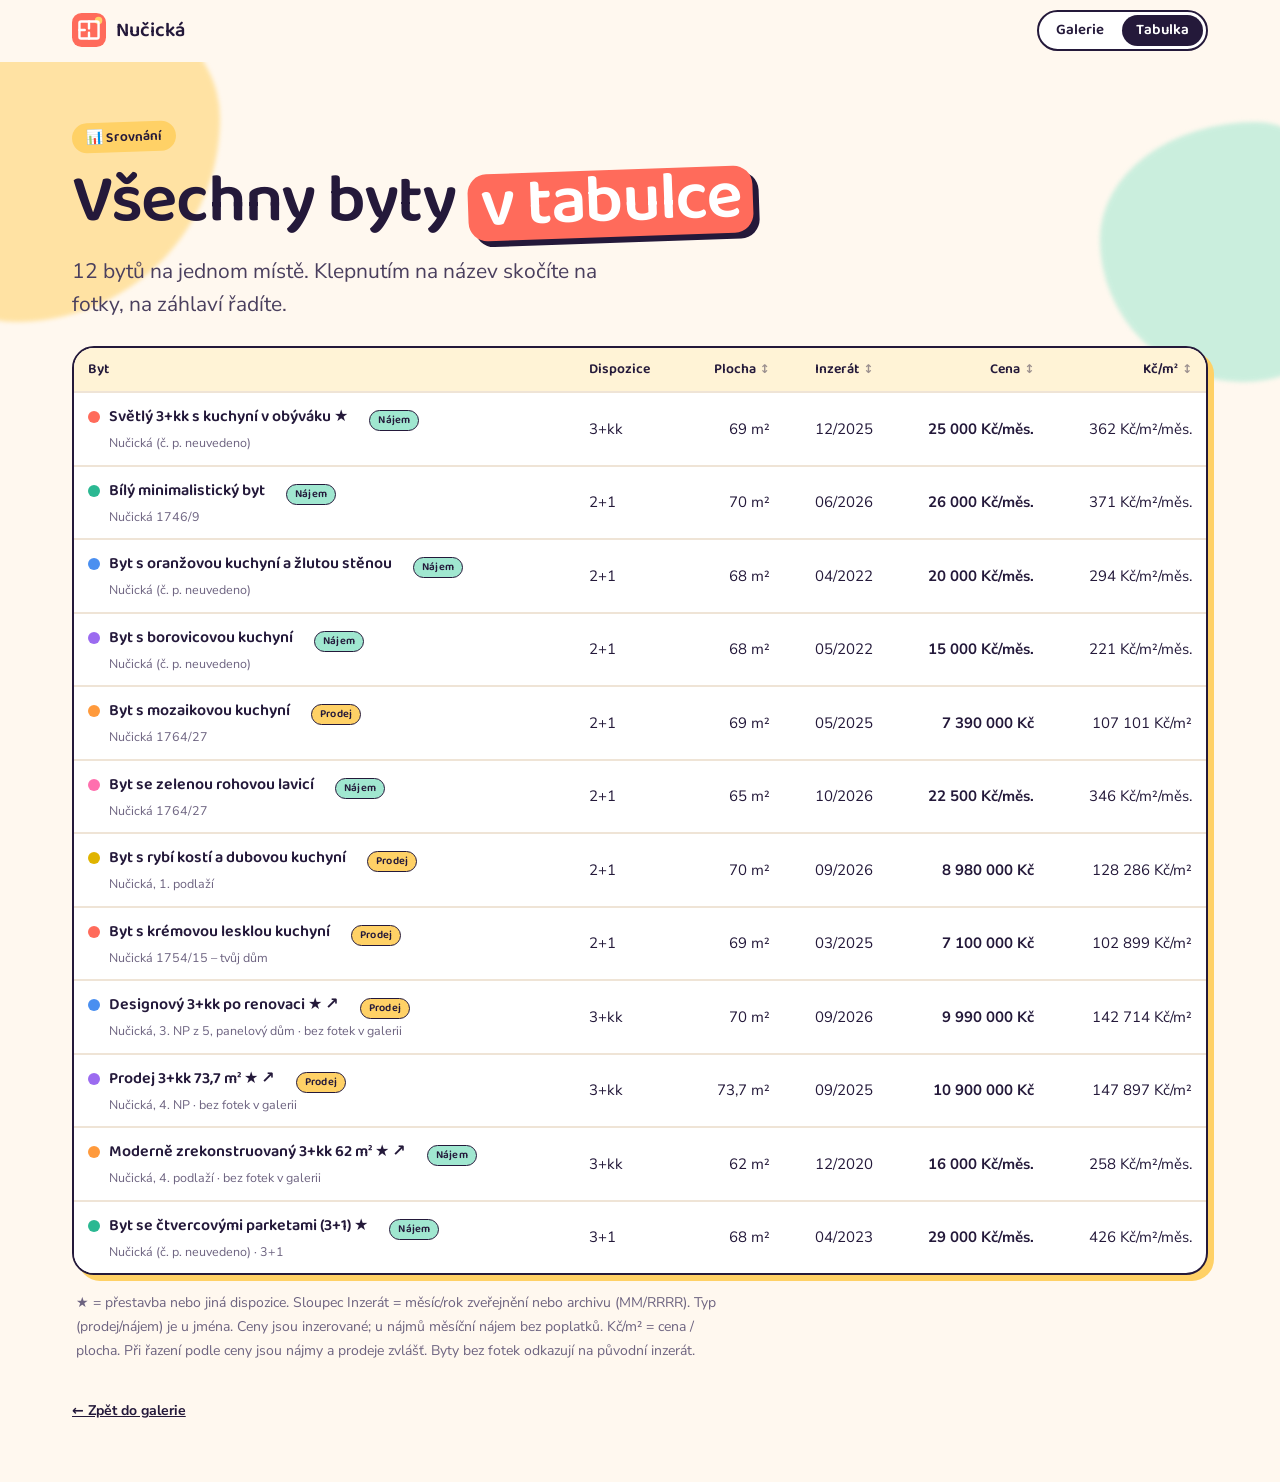
==== commit 3eb21813: "Tabulka: sloupec Prodej/nájem nahrazen Inzerát (MM/RRRR); typ jako štítek u jména" ====
--- a/prehled.html
+++ b/prehled.html
@@ -2,15 +2,15 @@
 <meta name="viewport" content="width=device-width,initial-scale=1,viewport-fit=cover">
 <meta name="robots" content="noindex, nofollow"><meta name="theme-color" content="#fff8ef">
 <meta http-equiv="Cache-Control" content="no-cache, no-store, must-revalidate"><meta http-equiv="Pragma" content="no-cache"><meta http-equiv="Expires" content="0">
-<title>Nučická – srovnání bytů</title><meta name="description" content="Jednoduchá srovnávací tabulka bytů z Nučické: dispozice, plocha, prodej/nájem, cena a Kč/m².">
+<title>Nučická – srovnání bytů</title><meta name="description" content="Jednoduchá srovnávací tabulka bytů z Nučické: dispozice, plocha, období inzerátu, cena a Kč/m².">
 <meta property="og:type" content="website"><meta property="og:locale" content="cs_CZ"><meta property="og:site_name" content="Nučická – inspirace">
-<meta property="og:title" content="Nučická – srovnání bytů"><meta property="og:description" content="Jednoduchá srovnávací tabulka bytů z Nučické: dispozice, plocha, prodej/nájem, cena a Kč/m²."><meta property="og:url" content="https://kajasko.github.io/nucicka-inspirace/prehled.html">
+<meta property="og:title" content="Nučická – srovnání bytů"><meta property="og:description" content="Jednoduchá srovnávací tabulka bytů z Nučické: dispozice, plocha, období inzerátu, cena a Kč/m²."><meta property="og:url" content="https://kajasko.github.io/nucicka-inspirace/prehled.html">
 <meta property="og:image" content="https://kajasko.github.io/nucicka-inspirace/og-image.jpg?v=f7ab3f5d"><meta property="og:image:width" content="1200"><meta property="og:image:height" content="630"><meta property="og:image:alt" content="Koláž interiérů bytů z Nučické ulice">
-<meta name="twitter:card" content="summary_large_image"><meta name="twitter:title" content="Nučická – srovnání bytů"><meta name="twitter:description" content="Jednoduchá srovnávací tabulka bytů z Nučické: dispozice, plocha, prodej/nájem, cena a Kč/m²."><meta name="twitter:image" content="https://kajasko.github.io/nucicka-inspirace/og-image.jpg?v=f7ab3f5d">
+<meta name="twitter:card" content="summary_large_image"><meta name="twitter:title" content="Nučická – srovnání bytů"><meta name="twitter:description" content="Jednoduchá srovnávací tabulka bytů z Nučické: dispozice, plocha, období inzerátu, cena a Kč/m²."><meta name="twitter:image" content="https://kajasko.github.io/nucicka-inspirace/og-image.jpg?v=f7ab3f5d">
 <link rel="icon" href="favicon.svg?v=f7ab3f5d" type="image/svg+xml"><link rel="icon" href="favicon-32.png?v=f7ab3f5d" type="image/png" sizes="32x32"><link rel="apple-touch-icon" href="apple-touch-icon.png?v=f7ab3f5d" sizes="180x180">
 <link rel="preconnect" href="https://fonts.googleapis.com"><link rel="preconnect" href="https://fonts.gstatic.com" crossorigin>
 <link rel="stylesheet" href="https://fonts.googleapis.com/css2?family=Baloo+2:wght@500;600;700&family=Nunito+Sans:opsz,wght@6..12,400;6..12,700&subset=latin,latin-ext&display=swap">
-<link rel="stylesheet" href="style.css?v=11ef64a4"></head><body>
+<link rel="stylesheet" href="style.css?v=332bbbbd"></head><body>
 <a class="skip" href="#main">Přeskočit na obsah</a><header class="top"><div class="wrap"><div class="bar"><a class="brand" href="index.html"><svg viewBox="0 0 64 64" aria-hidden="true"><rect width="64" height="64" rx="18" fill="#ff6b5b"/><circle cx="50" cy="14" r="7" fill="#ffd166"/><g fill="none" stroke="#fff" stroke-width="4.5" stroke-linejoin="round" stroke-linecap="round"><rect x="14" y="16" width="36" height="32" rx="3"/><path d="M32 16v13M32 37v11M14 32h10"/></g></svg><span>Nučická</span></a>
 <div class="bar-r"><nav class="tabs" aria-label="Stránky"><a href="index.html" >Galerie</a><a href="prehled.html" aria-current="page">Tabulka</a></nav></div></div></div></header>
 <main id="main" class="wrap">
@@ -18,8 +18,8 @@
 <p class="lead">12 bytů na jednom místě. Klepnutím na název skočíte na fotky, na záhlaví řadíte.</p></section>
 <p class="scroll-hint">← Tabulku lze posouvat do stran →</p>
 <div class="tbl-scroll" role="region" aria-label="Srovnávací tabulka bytů" tabindex="0"><table>
-<thead><tr><th scope="col" class="">Byt</th><th scope="col" class="">Dispozice</th><th scope="col" class="num-c" data-k="m"><button class="sortb" type="button">Plocha</button></th><th scope="col" class="">Prodej / nájem</th><th scope="col" class="num-c" data-k="p"><button class="sortb" type="button">Cena</button></th><th scope="col" class="num-c" data-k="pm"><button class="sortb" type="button">Kč/m²</button></th></tr></thead>
-<tbody><tr data-o="0" data-t="najem" data-p="25000" data-m="69" data-pm="362" style="--c:#ff6b5b"><td class="name"><a href="index.html#idnes_6915a252"><span class="dot" aria-hidden="true"></span>Světlý 3+kk s kuchyní v obýváku ★</a><small>Nučická (č. p. neuvedeno)</small></td><td>3+kk</td><td class="num-c">69 m²</td><td>Nájem</td><td class="num-c"><b>25 000 Kč/měs.</b></td><td class="num-c">362 Kč/m²/měs.</td></tr><tr data-o="1" data-t="najem" data-p="26000" data-m="70" data-pm="371" style="--c:#2bb892"><td class="name"><a href="index.html#1530101836"><span class="dot" aria-hidden="true"></span>Bílý minimalistický byt</a><small>Nučická 1746/9</small></td><td>2+1</td><td class="num-c">70 m²</td><td>Nájem</td><td class="num-c"><b>26 000 Kč/měs.</b></td><td class="num-c">371 Kč/m²/měs.</td></tr><tr data-o="2" data-t="najem" data-p="20000" data-m="68" data-pm="294" style="--c:#4a8ff0"><td class="name"><a href="index.html#br_665308"><span class="dot" aria-hidden="true"></span>Byt s oranžovou kuchyní a žlutou stěnou</a><small>Nučická (č. p. neuvedeno)</small></td><td>2+1</td><td class="num-c">68 m²</td><td>Nájem</td><td class="num-c"><b>20 000 Kč/měs.</b></td><td class="num-c">294 Kč/m²/měs.</td></tr><tr data-o="3" data-t="najem" data-p="15000" data-m="68" data-pm="221" style="--c:#9b6bf0"><td class="name"><a href="index.html#br_83256"><span class="dot" aria-hidden="true"></span>Byt s borovicovou kuchyní</a><small>Nučická (č. p. neuvedeno)</small></td><td>2+1</td><td class="num-c">68 m²</td><td>Nájem</td><td class="num-c"><b>15 000 Kč/měs.</b></td><td class="num-c">221 Kč/m²/měs.</td></tr><tr data-o="4" data-t="prodej" data-p="7390000" data-m="69" data-pm="107101" style="--c:#ff9a3c"><td class="name"><a href="index.html#reas_1764_27"><span class="dot" aria-hidden="true"></span>Byt s mozaikovou kuchyní</a><small>Nučická 1764/27</small></td><td>2+1</td><td class="num-c">69 m²</td><td>Prodej</td><td class="num-c"><b>7 390 000 Kč</b></td><td class="num-c">107 101 Kč/m²</td></tr><tr data-o="5" data-t="najem" data-p="22500" data-m="65" data-pm="346" style="--c:#ff6fae"><td class="name"><a href="index.html#br_1074286"><span class="dot" aria-hidden="true"></span>Byt se zelenou rohovou lavicí</a><small>Nučická 1764/27</small></td><td>2+1</td><td class="num-c">65 m²</td><td>Nájem</td><td class="num-c"><b>22 500 Kč/měs.</b></td><td class="num-c">346 Kč/m²/měs.</td></tr><tr data-o="6" data-t="prodej" data-p="8980000" data-m="70" data-pm="128286" style="--c:#e0b400"><td class="name"><a href="index.html#ref_2451578956"><span class="dot" aria-hidden="true"></span>Byt s rybí kostí a dubovou kuchyní</a><small>Nučická, 1. podlaží</small></td><td>2+1</td><td class="num-c">70 m²</td><td>Prodej</td><td class="num-c"><b>8 980 000 Kč</b></td><td class="num-c">128 286 Kč/m²</td></tr><tr data-o="7" data-t="prodej" data-p="7100000" data-m="69" data-pm="102899" style="--c:#ff6b5b"><td class="name"><a href="index.html#c21_1754_15"><span class="dot" aria-hidden="true"></span>Byt s krémovou lesklou kuchyní</a><small>Nučická 1754/15 – tvůj dům</small></td><td>2+1</td><td class="num-c">69 m²</td><td>Prodej</td><td class="num-c"><b>7 100 000 Kč</b></td><td class="num-c">102 899 Kč/m²</td></tr><tr data-o="8" data-t="prodej" data-p="9990000" data-m="70" data-pm="142714" style="--c:#4a8ff0"><td class="name"><a href="https://www.bezrealitky.cz/nemovitosti-byty-domy/1063177-nabidka-prodej-bytu-nucicka-praha" target="_blank" rel="noopener"><span class="dot" aria-hidden="true"></span>Designový 3+kk po renovaci ★ ↗</a><small>Nučická, 3. NP z 5, panelový dům · bez fotek v galerii</small></td><td>3+kk</td><td class="num-c">70 m²</td><td>Prodej</td><td class="num-c"><b>9 990 000 Kč</b></td><td class="num-c">142 714 Kč/m²</td></tr><tr data-o="9" data-t="prodej" data-p="10900000" data-m="73.7" data-pm="147897" style="--c:#9b6bf0"><td class="name"><a href="https://mapio.cz/g/13435118/" target="_blank" rel="noopener"><span class="dot" aria-hidden="true"></span>Prodej 3+kk 73,7 m² ★ ↗</a><small>Nučická, 4. NP · bez fotek v galerii</small></td><td>3+kk</td><td class="num-c">73,7 m²</td><td>Prodej</td><td class="num-c"><b>10 900 000 Kč</b></td><td class="num-c">147 897 Kč/m²</td></tr><tr data-o="10" data-t="najem" data-p="16000" data-m="62" data-pm="258" style="--c:#ff9a3c"><td class="name"><a href="https://www.bezrealitky.cz/nemovitosti-byty-domy/641982-nabidka-pronajem-bytu-nucicka-praha" target="_blank" rel="noopener"><span class="dot" aria-hidden="true"></span>Moderně zrekonstruovaný 3+kk 62 m² ★ ↗</a><small>Nučická, 4. podlaží · bez fotek v galerii</small></td><td>3+kk</td><td class="num-c">62 m²</td><td>Nájem</td><td class="num-c"><b>16 000 Kč/měs.</b></td><td class="num-c">258 Kč/m²/měs.</td></tr><tr data-o="11" data-t="najem" data-p="29000" data-m="68" data-pm="426" style="--c:#2bb892"><td class="name"><a href="index.html#br_778303"><span class="dot" aria-hidden="true"></span>Byt se čtvercovými parketami (3+1) ★</a><small>Nučická (č. p. neuvedeno) · 3+1</small></td><td>3+1</td><td class="num-c">68 m²</td><td>Nájem</td><td class="num-c"><b>29 000 Kč/měs.</b></td><td class="num-c">426 Kč/m²/měs.</td></tr></tbody></table></div>
-<p class="tnote">★ = přestavba nebo jiná dispozice. Ceny jsou inzerované; u nájmů měsíční nájem bez poplatků. Kč/m² = cena / plocha. Při řazení podle ceny jsou nájmy a prodeje zvlášť. Byty bez fotek odkazují na původní inzerát.</p>
+<thead><tr><th scope="col" class="">Byt</th><th scope="col" class="">Dispozice</th><th scope="col" class="num-c" data-k="m"><button class="sortb" type="button">Plocha</button></th><th scope="col" class="num-c" data-k="d"><button class="sortb" type="button">Inzerát</button></th><th scope="col" class="num-c" data-k="p"><button class="sortb" type="button">Cena</button></th><th scope="col" class="num-c" data-k="pm"><button class="sortb" type="button">Kč/m²</button></th></tr></thead>
+<tbody><tr data-o="0" data-t="najem" data-p="25000" data-m="69" data-pm="362" data-d="202512" style="--c:#ff6b5b"><td class="name"><a href="index.html#idnes_6915a252"><span class="dot" aria-hidden="true"></span>Světlý 3+kk s kuchyní v obýváku ★</a><span class="typ-tag najem">Nájem</span><small>Nučická (č. p. neuvedeno)</small></td><td>3+kk</td><td class="num-c">69 m²</td><td class="num-c" title="12/2025">12/2025</td><td class="num-c"><b>25 000 Kč/měs.</b></td><td class="num-c">362 Kč/m²/měs.</td></tr><tr data-o="1" data-t="najem" data-p="26000" data-m="70" data-pm="371" data-d="202606" style="--c:#2bb892"><td class="name"><a href="index.html#1530101836"><span class="dot" aria-hidden="true"></span>Bílý minimalistický byt</a><span class="typ-tag najem">Nájem</span><small>Nučická 1746/9</small></td><td>2+1</td><td class="num-c">70 m²</td><td class="num-c" title="06/2026">06/2026</td><td class="num-c"><b>26 000 Kč/měs.</b></td><td class="num-c">371 Kč/m²/měs.</td></tr><tr data-o="2" data-t="najem" data-p="20000" data-m="68" data-pm="294" data-d="202204" style="--c:#4a8ff0"><td class="name"><a href="index.html#br_665308"><span class="dot" aria-hidden="true"></span>Byt s oranžovou kuchyní a žlutou stěnou</a><span class="typ-tag najem">Nájem</span><small>Nučická (č. p. neuvedeno)</small></td><td>2+1</td><td class="num-c">68 m²</td><td class="num-c" title="04/2022">04/2022</td><td class="num-c"><b>20 000 Kč/měs.</b></td><td class="num-c">294 Kč/m²/měs.</td></tr><tr data-o="3" data-t="najem" data-p="15000" data-m="68" data-pm="221" data-d="202205" style="--c:#9b6bf0"><td class="name"><a href="index.html#br_83256"><span class="dot" aria-hidden="true"></span>Byt s borovicovou kuchyní</a><span class="typ-tag najem">Nájem</span><small>Nučická (č. p. neuvedeno)</small></td><td>2+1</td><td class="num-c">68 m²</td><td class="num-c" title="05/2022">05/2022</td><td class="num-c"><b>15 000 Kč/měs.</b></td><td class="num-c">221 Kč/m²/měs.</td></tr><tr data-o="4" data-t="prodej" data-p="7390000" data-m="69" data-pm="107101" data-d="202505" style="--c:#ff9a3c"><td class="name"><a href="index.html#reas_1764_27"><span class="dot" aria-hidden="true"></span>Byt s mozaikovou kuchyní</a><span class="typ-tag prodej">Prodej</span><small>Nučická 1764/27</small></td><td>2+1</td><td class="num-c">69 m²</td><td class="num-c" title="05/2025">05/2025</td><td class="num-c"><b>7 390 000 Kč</b></td><td class="num-c">107 101 Kč/m²</td></tr><tr data-o="5" data-t="najem" data-p="22500" data-m="65" data-pm="346" data-d="202610" style="--c:#ff6fae"><td class="name"><a href="index.html#br_1074286"><span class="dot" aria-hidden="true"></span>Byt se zelenou rohovou lavicí</a><span class="typ-tag najem">Nájem</span><small>Nučická 1764/27</small></td><td>2+1</td><td class="num-c">65 m²</td><td class="num-c" title="10/2026">10/2026</td><td class="num-c"><b>22 500 Kč/měs.</b></td><td class="num-c">346 Kč/m²/měs.</td></tr><tr data-o="6" data-t="prodej" data-p="8980000" data-m="70" data-pm="128286" data-d="202609" style="--c:#e0b400"><td class="name"><a href="index.html#ref_2451578956"><span class="dot" aria-hidden="true"></span>Byt s rybí kostí a dubovou kuchyní</a><span class="typ-tag prodej">Prodej</span><small>Nučická, 1. podlaží</small></td><td>2+1</td><td class="num-c">70 m²</td><td class="num-c" title="09/2026">09/2026</td><td class="num-c"><b>8 980 000 Kč</b></td><td class="num-c">128 286 Kč/m²</td></tr><tr data-o="7" data-t="prodej" data-p="7100000" data-m="69" data-pm="102899" data-d="202503" style="--c:#ff6b5b"><td class="name"><a href="index.html#c21_1754_15"><span class="dot" aria-hidden="true"></span>Byt s krémovou lesklou kuchyní</a><span class="typ-tag prodej">Prodej</span><small>Nučická 1754/15 – tvůj dům</small></td><td>2+1</td><td class="num-c">69 m²</td><td class="num-c" title="03/2025">03/2025</td><td class="num-c"><b>7 100 000 Kč</b></td><td class="num-c">102 899 Kč/m²</td></tr><tr data-o="8" data-t="prodej" data-p="9990000" data-m="70" data-pm="142714" data-d="202609" style="--c:#4a8ff0"><td class="name"><a href="https://www.bezrealitky.cz/nemovitosti-byty-domy/1063177-nabidka-prodej-bytu-nucicka-praha" target="_blank" rel="noopener"><span class="dot" aria-hidden="true"></span>Designový 3+kk po renovaci ★ ↗</a><span class="typ-tag prodej">Prodej</span><small>Nučická, 3. NP z 5, panelový dům · bez fotek v galerii</small></td><td>3+kk</td><td class="num-c">70 m²</td><td class="num-c" title="09/2026">09/2026</td><td class="num-c"><b>9 990 000 Kč</b></td><td class="num-c">142 714 Kč/m²</td></tr><tr data-o="9" data-t="prodej" data-p="10900000" data-m="73.7" data-pm="147897" data-d="202509" style="--c:#9b6bf0"><td class="name"><a href="https://mapio.cz/g/13435118/" target="_blank" rel="noopener"><span class="dot" aria-hidden="true"></span>Prodej 3+kk 73,7 m² ★ ↗</a><span class="typ-tag prodej">Prodej</span><small>Nučická, 4. NP · bez fotek v galerii</small></td><td>3+kk</td><td class="num-c">73,7 m²</td><td class="num-c" title="09/2025">09/2025</td><td class="num-c"><b>10 900 000 Kč</b></td><td class="num-c">147 897 Kč/m²</td></tr><tr data-o="10" data-t="najem" data-p="16000" data-m="62" data-pm="258" data-d="202012" style="--c:#ff9a3c"><td class="name"><a href="https://www.bezrealitky.cz/nemovitosti-byty-domy/641982-nabidka-pronajem-bytu-nucicka-praha" target="_blank" rel="noopener"><span class="dot" aria-hidden="true"></span>Moderně zrekonstruovaný 3+kk 62 m² ★ ↗</a><span class="typ-tag najem">Nájem</span><small>Nučická, 4. podlaží · bez fotek v galerii</small></td><td>3+kk</td><td class="num-c">62 m²</td><td class="num-c" title="12/2020">12/2020</td><td class="num-c"><b>16 000 Kč/měs.</b></td><td class="num-c">258 Kč/m²/měs.</td></tr><tr data-o="11" data-t="najem" data-p="29000" data-m="68" data-pm="426" data-d="202304" style="--c:#2bb892"><td class="name"><a href="index.html#br_778303"><span class="dot" aria-hidden="true"></span>Byt se čtvercovými parketami (3+1) ★</a><span class="typ-tag najem">Nájem</span><small>Nučická (č. p. neuvedeno) · 3+1</small></td><td>3+1</td><td class="num-c">68 m²</td><td class="num-c" title="04/2023">04/2023</td><td class="num-c"><b>29 000 Kč/měs.</b></td><td class="num-c">426 Kč/m²/měs.</td></tr></tbody></table></div>
+<p class="tnote">★ = přestavba nebo jiná dispozice. Sloupec Inzerát = měsíc/rok zveřejnění nebo archivu (MM/RRRR). Typ (prodej/nájem) je u jména. Ceny jsou inzerované; u nájmů měsíční nájem bez poplatků. Kč/m² = cena / plocha. Při řazení podle ceny jsou nájmy a prodeje zvlášť. Byty bez fotek odkazují na původní inzerát.</p>
 </main><footer class="foot wrap"><a href="index.html">← Zpět do galerie</a></footer>
-<script src="table.js?v=11ef64a4" defer></script></body></html>+<script src="table.js?v=332bbbbd" defer></script></body></html>
--- a/style.css
+++ b/style.css
@@ -201,6 +201,9 @@
 td.name a:hover{text-decoration:underline;text-underline-offset:3px}
 td.name .dot{flex:none;width:12px;height:12px;border-radius:50%;background:var(--c)}
 td.name small{display:block;color:var(--muted);font:400 12.5px/1.4 var(--sans);margin:3px 0 0 21px}
+.typ-tag{display:inline-block;margin:4px 0 0 21px;font:600 11px/1 var(--display);padding:4px 8px;border-radius:999px;border:1.5px solid var(--ink);letter-spacing:.02em}
+.typ-tag.najem{background:#a0e7d0}
+.typ-tag.prodej{background:#ffd166}
 .num-c{font-variant-numeric:tabular-nums;text-align:right}
 th.num-c{text-align:right}
 .tnote{color:var(--muted);font-size:14px;line-height:1.7;margin:16px 4px 0;max-width:80ch}
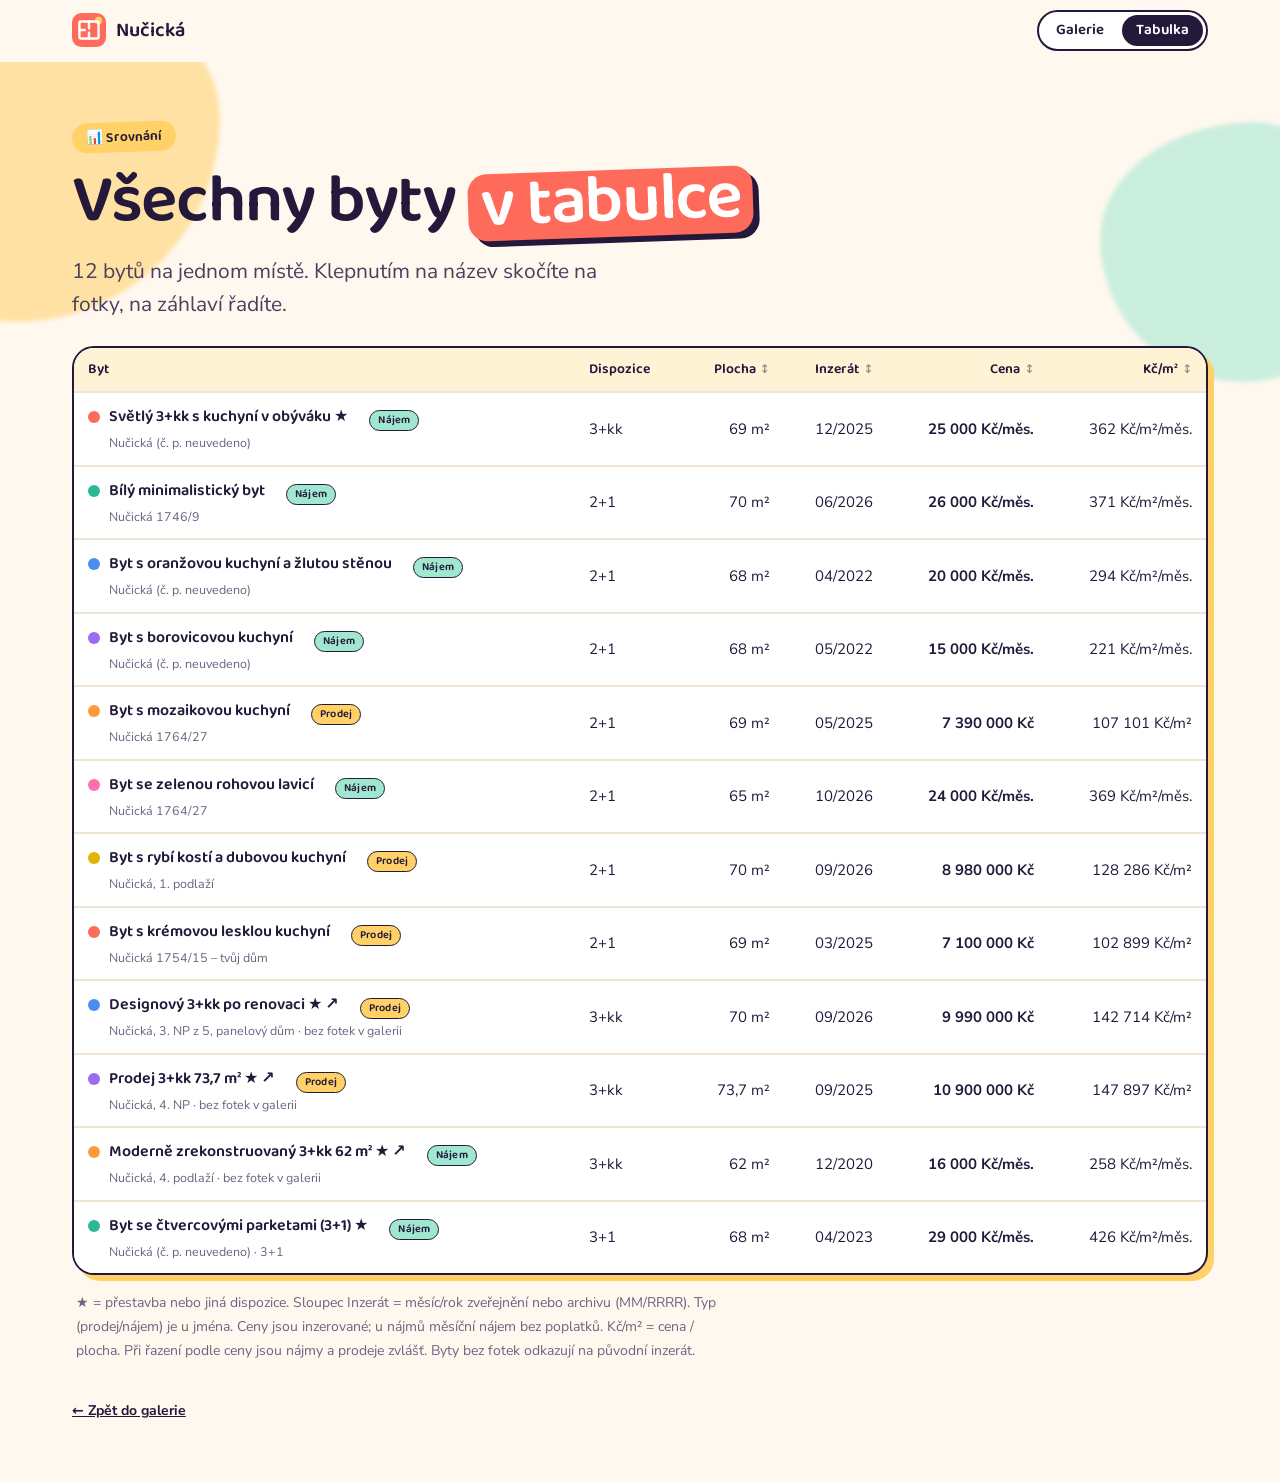
==== commit 0debbbd3: "Update BR 1074286 rent to 24 000 Kč Byt se zelenou rohovou lavicí: nájem 22 500 → 24 000 Kč (+ 4 200" ====
--- a/prehled.html
+++ b/prehled.html
@@ -19,7 +19,7 @@
 <p class="scroll-hint">← Tabulku lze posouvat do stran →</p>
 <div class="tbl-scroll" role="region" aria-label="Srovnávací tabulka bytů" tabindex="0"><table>
 <thead><tr><th scope="col" class="">Byt</th><th scope="col" class="">Dispozice</th><th scope="col" class="num-c" data-k="m"><button class="sortb" type="button">Plocha</button></th><th scope="col" class="num-c" data-k="d"><button class="sortb" type="button">Inzerát</button></th><th scope="col" class="num-c" data-k="p"><button class="sortb" type="button">Cena</button></th><th scope="col" class="num-c" data-k="pm"><button class="sortb" type="button">Kč/m²</button></th></tr></thead>
-<tbody><tr data-o="0" data-t="najem" data-p="25000" data-m="69" data-pm="362" data-d="202512" style="--c:#ff6b5b"><td class="name"><a href="index.html#idnes_6915a252"><span class="dot" aria-hidden="true"></span>Světlý 3+kk s kuchyní v obýváku ★</a><span class="typ-tag najem">Nájem</span><small>Nučická (č. p. neuvedeno)</small></td><td>3+kk</td><td class="num-c">69 m²</td><td class="num-c" title="12/2025">12/2025</td><td class="num-c"><b>25 000 Kč/měs.</b></td><td class="num-c">362 Kč/m²/měs.</td></tr><tr data-o="1" data-t="najem" data-p="26000" data-m="70" data-pm="371" data-d="202606" style="--c:#2bb892"><td class="name"><a href="index.html#1530101836"><span class="dot" aria-hidden="true"></span>Bílý minimalistický byt</a><span class="typ-tag najem">Nájem</span><small>Nučická 1746/9</small></td><td>2+1</td><td class="num-c">70 m²</td><td class="num-c" title="06/2026">06/2026</td><td class="num-c"><b>26 000 Kč/měs.</b></td><td class="num-c">371 Kč/m²/měs.</td></tr><tr data-o="2" data-t="najem" data-p="20000" data-m="68" data-pm="294" data-d="202204" style="--c:#4a8ff0"><td class="name"><a href="index.html#br_665308"><span class="dot" aria-hidden="true"></span>Byt s oranžovou kuchyní a žlutou stěnou</a><span class="typ-tag najem">Nájem</span><small>Nučická (č. p. neuvedeno)</small></td><td>2+1</td><td class="num-c">68 m²</td><td class="num-c" title="04/2022">04/2022</td><td class="num-c"><b>20 000 Kč/měs.</b></td><td class="num-c">294 Kč/m²/měs.</td></tr><tr data-o="3" data-t="najem" data-p="15000" data-m="68" data-pm="221" data-d="202205" style="--c:#9b6bf0"><td class="name"><a href="index.html#br_83256"><span class="dot" aria-hidden="true"></span>Byt s borovicovou kuchyní</a><span class="typ-tag najem">Nájem</span><small>Nučická (č. p. neuvedeno)</small></td><td>2+1</td><td class="num-c">68 m²</td><td class="num-c" title="05/2022">05/2022</td><td class="num-c"><b>15 000 Kč/měs.</b></td><td class="num-c">221 Kč/m²/měs.</td></tr><tr data-o="4" data-t="prodej" data-p="7390000" data-m="69" data-pm="107101" data-d="202505" style="--c:#ff9a3c"><td class="name"><a href="index.html#reas_1764_27"><span class="dot" aria-hidden="true"></span>Byt s mozaikovou kuchyní</a><span class="typ-tag prodej">Prodej</span><small>Nučická 1764/27</small></td><td>2+1</td><td class="num-c">69 m²</td><td class="num-c" title="05/2025">05/2025</td><td class="num-c"><b>7 390 000 Kč</b></td><td class="num-c">107 101 Kč/m²</td></tr><tr data-o="5" data-t="najem" data-p="22500" data-m="65" data-pm="346" data-d="202610" style="--c:#ff6fae"><td class="name"><a href="index.html#br_1074286"><span class="dot" aria-hidden="true"></span>Byt se zelenou rohovou lavicí</a><span class="typ-tag najem">Nájem</span><small>Nučická 1764/27</small></td><td>2+1</td><td class="num-c">65 m²</td><td class="num-c" title="10/2026">10/2026</td><td class="num-c"><b>22 500 Kč/měs.</b></td><td class="num-c">346 Kč/m²/měs.</td></tr><tr data-o="6" data-t="prodej" data-p="8980000" data-m="70" data-pm="128286" data-d="202609" style="--c:#e0b400"><td class="name"><a href="index.html#ref_2451578956"><span class="dot" aria-hidden="true"></span>Byt s rybí kostí a dubovou kuchyní</a><span class="typ-tag prodej">Prodej</span><small>Nučická, 1. podlaží</small></td><td>2+1</td><td class="num-c">70 m²</td><td class="num-c" title="09/2026">09/2026</td><td class="num-c"><b>8 980 000 Kč</b></td><td class="num-c">128 286 Kč/m²</td></tr><tr data-o="7" data-t="prodej" data-p="7100000" data-m="69" data-pm="102899" data-d="202503" style="--c:#ff6b5b"><td class="name"><a href="index.html#c21_1754_15"><span class="dot" aria-hidden="true"></span>Byt s krémovou lesklou kuchyní</a><span class="typ-tag prodej">Prodej</span><small>Nučická 1754/15 – tvůj dům</small></td><td>2+1</td><td class="num-c">69 m²</td><td class="num-c" title="03/2025">03/2025</td><td class="num-c"><b>7 100 000 Kč</b></td><td class="num-c">102 899 Kč/m²</td></tr><tr data-o="8" data-t="prodej" data-p="9990000" data-m="70" data-pm="142714" data-d="202609" style="--c:#4a8ff0"><td class="name"><a href="https://www.bezrealitky.cz/nemovitosti-byty-domy/1063177-nabidka-prodej-bytu-nucicka-praha" target="_blank" rel="noopener"><span class="dot" aria-hidden="true"></span>Designový 3+kk po renovaci ★ ↗</a><span class="typ-tag prodej">Prodej</span><small>Nučická, 3. NP z 5, panelový dům · bez fotek v galerii</small></td><td>3+kk</td><td class="num-c">70 m²</td><td class="num-c" title="09/2026">09/2026</td><td class="num-c"><b>9 990 000 Kč</b></td><td class="num-c">142 714 Kč/m²</td></tr><tr data-o="9" data-t="prodej" data-p="10900000" data-m="73.7" data-pm="147897" data-d="202509" style="--c:#9b6bf0"><td class="name"><a href="https://mapio.cz/g/13435118/" target="_blank" rel="noopener"><span class="dot" aria-hidden="true"></span>Prodej 3+kk 73,7 m² ★ ↗</a><span class="typ-tag prodej">Prodej</span><small>Nučická, 4. NP · bez fotek v galerii</small></td><td>3+kk</td><td class="num-c">73,7 m²</td><td class="num-c" title="09/2025">09/2025</td><td class="num-c"><b>10 900 000 Kč</b></td><td class="num-c">147 897 Kč/m²</td></tr><tr data-o="10" data-t="najem" data-p="16000" data-m="62" data-pm="258" data-d="202012" style="--c:#ff9a3c"><td class="name"><a href="https://www.bezrealitky.cz/nemovitosti-byty-domy/641982-nabidka-pronajem-bytu-nucicka-praha" target="_blank" rel="noopener"><span class="dot" aria-hidden="true"></span>Moderně zrekonstruovaný 3+kk 62 m² ★ ↗</a><span class="typ-tag najem">Nájem</span><small>Nučická, 4. podlaží · bez fotek v galerii</small></td><td>3+kk</td><td class="num-c">62 m²</td><td class="num-c" title="12/2020">12/2020</td><td class="num-c"><b>16 000 Kč/měs.</b></td><td class="num-c">258 Kč/m²/měs.</td></tr><tr data-o="11" data-t="najem" data-p="29000" data-m="68" data-pm="426" data-d="202304" style="--c:#2bb892"><td class="name"><a href="index.html#br_778303"><span class="dot" aria-hidden="true"></span>Byt se čtvercovými parketami (3+1) ★</a><span class="typ-tag najem">Nájem</span><small>Nučická (č. p. neuvedeno) · 3+1</small></td><td>3+1</td><td class="num-c">68 m²</td><td class="num-c" title="04/2023">04/2023</td><td class="num-c"><b>29 000 Kč/měs.</b></td><td class="num-c">426 Kč/m²/měs.</td></tr></tbody></table></div>
+<tbody><tr data-o="0" data-t="najem" data-p="25000" data-m="69" data-pm="362" data-d="202512" style="--c:#ff6b5b"><td class="name"><a href="index.html#idnes_6915a252"><span class="dot" aria-hidden="true"></span>Světlý 3+kk s kuchyní v obýváku ★</a><span class="typ-tag najem">Nájem</span><small>Nučická (č. p. neuvedeno)</small></td><td>3+kk</td><td class="num-c">69 m²</td><td class="num-c" title="12/2025">12/2025</td><td class="num-c"><b>25 000 Kč/měs.</b></td><td class="num-c">362 Kč/m²/měs.</td></tr><tr data-o="1" data-t="najem" data-p="26000" data-m="70" data-pm="371" data-d="202606" style="--c:#2bb892"><td class="name"><a href="index.html#1530101836"><span class="dot" aria-hidden="true"></span>Bílý minimalistický byt</a><span class="typ-tag najem">Nájem</span><small>Nučická 1746/9</small></td><td>2+1</td><td class="num-c">70 m²</td><td class="num-c" title="06/2026">06/2026</td><td class="num-c"><b>26 000 Kč/měs.</b></td><td class="num-c">371 Kč/m²/měs.</td></tr><tr data-o="2" data-t="najem" data-p="20000" data-m="68" data-pm="294" data-d="202204" style="--c:#4a8ff0"><td class="name"><a href="index.html#br_665308"><span class="dot" aria-hidden="true"></span>Byt s oranžovou kuchyní a žlutou stěnou</a><span class="typ-tag najem">Nájem</span><small>Nučická (č. p. neuvedeno)</small></td><td>2+1</td><td class="num-c">68 m²</td><td class="num-c" title="04/2022">04/2022</td><td class="num-c"><b>20 000 Kč/měs.</b></td><td class="num-c">294 Kč/m²/měs.</td></tr><tr data-o="3" data-t="najem" data-p="15000" data-m="68" data-pm="221" data-d="202205" style="--c:#9b6bf0"><td class="name"><a href="index.html#br_83256"><span class="dot" aria-hidden="true"></span>Byt s borovicovou kuchyní</a><span class="typ-tag najem">Nájem</span><small>Nučická (č. p. neuvedeno)</small></td><td>2+1</td><td class="num-c">68 m²</td><td class="num-c" title="05/2022">05/2022</td><td class="num-c"><b>15 000 Kč/měs.</b></td><td class="num-c">221 Kč/m²/měs.</td></tr><tr data-o="4" data-t="prodej" data-p="7390000" data-m="69" data-pm="107101" data-d="202505" style="--c:#ff9a3c"><td class="name"><a href="index.html#reas_1764_27"><span class="dot" aria-hidden="true"></span>Byt s mozaikovou kuchyní</a><span class="typ-tag prodej">Prodej</span><small>Nučická 1764/27</small></td><td>2+1</td><td class="num-c">69 m²</td><td class="num-c" title="05/2025">05/2025</td><td class="num-c"><b>7 390 000 Kč</b></td><td class="num-c">107 101 Kč/m²</td></tr><tr data-o="5" data-t="najem" data-p="24000" data-m="65" data-pm="369" data-d="202610" style="--c:#ff6fae"><td class="name"><a href="index.html#br_1074286"><span class="dot" aria-hidden="true"></span>Byt se zelenou rohovou lavicí</a><span class="typ-tag najem">Nájem</span><small>Nučická 1764/27</small></td><td>2+1</td><td class="num-c">65 m²</td><td class="num-c" title="10/2026">10/2026</td><td class="num-c"><b>24 000 Kč/měs.</b></td><td class="num-c">369 Kč/m²/měs.</td></tr><tr data-o="6" data-t="prodej" data-p="8980000" data-m="70" data-pm="128286" data-d="202609" style="--c:#e0b400"><td class="name"><a href="index.html#ref_2451578956"><span class="dot" aria-hidden="true"></span>Byt s rybí kostí a dubovou kuchyní</a><span class="typ-tag prodej">Prodej</span><small>Nučická, 1. podlaží</small></td><td>2+1</td><td class="num-c">70 m²</td><td class="num-c" title="09/2026">09/2026</td><td class="num-c"><b>8 980 000 Kč</b></td><td class="num-c">128 286 Kč/m²</td></tr><tr data-o="7" data-t="prodej" data-p="7100000" data-m="69" data-pm="102899" data-d="202503" style="--c:#ff6b5b"><td class="name"><a href="index.html#c21_1754_15"><span class="dot" aria-hidden="true"></span>Byt s krémovou lesklou kuchyní</a><span class="typ-tag prodej">Prodej</span><small>Nučická 1754/15 – tvůj dům</small></td><td>2+1</td><td class="num-c">69 m²</td><td class="num-c" title="03/2025">03/2025</td><td class="num-c"><b>7 100 000 Kč</b></td><td class="num-c">102 899 Kč/m²</td></tr><tr data-o="8" data-t="prodej" data-p="9990000" data-m="70" data-pm="142714" data-d="202609" style="--c:#4a8ff0"><td class="name"><a href="https://www.bezrealitky.cz/nemovitosti-byty-domy/1063177-nabidka-prodej-bytu-nucicka-praha" target="_blank" rel="noopener"><span class="dot" aria-hidden="true"></span>Designový 3+kk po renovaci ★ ↗</a><span class="typ-tag prodej">Prodej</span><small>Nučická, 3. NP z 5, panelový dům · bez fotek v galerii</small></td><td>3+kk</td><td class="num-c">70 m²</td><td class="num-c" title="09/2026">09/2026</td><td class="num-c"><b>9 990 000 Kč</b></td><td class="num-c">142 714 Kč/m²</td></tr><tr data-o="9" data-t="prodej" data-p="10900000" data-m="73.7" data-pm="147897" data-d="202509" style="--c:#9b6bf0"><td class="name"><a href="https://mapio.cz/g/13435118/" target="_blank" rel="noopener"><span class="dot" aria-hidden="true"></span>Prodej 3+kk 73,7 m² ★ ↗</a><span class="typ-tag prodej">Prodej</span><small>Nučická, 4. NP · bez fotek v galerii</small></td><td>3+kk</td><td class="num-c">73,7 m²</td><td class="num-c" title="09/2025">09/2025</td><td class="num-c"><b>10 900 000 Kč</b></td><td class="num-c">147 897 Kč/m²</td></tr><tr data-o="10" data-t="najem" data-p="16000" data-m="62" data-pm="258" data-d="202012" style="--c:#ff9a3c"><td class="name"><a href="https://www.bezrealitky.cz/nemovitosti-byty-domy/641982-nabidka-pronajem-bytu-nucicka-praha" target="_blank" rel="noopener"><span class="dot" aria-hidden="true"></span>Moderně zrekonstruovaný 3+kk 62 m² ★ ↗</a><span class="typ-tag najem">Nájem</span><small>Nučická, 4. podlaží · bez fotek v galerii</small></td><td>3+kk</td><td class="num-c">62 m²</td><td class="num-c" title="12/2020">12/2020</td><td class="num-c"><b>16 000 Kč/měs.</b></td><td class="num-c">258 Kč/m²/měs.</td></tr><tr data-o="11" data-t="najem" data-p="29000" data-m="68" data-pm="426" data-d="202304" style="--c:#2bb892"><td class="name"><a href="index.html#br_778303"><span class="dot" aria-hidden="true"></span>Byt se čtvercovými parketami (3+1) ★</a><span class="typ-tag najem">Nájem</span><small>Nučická (č. p. neuvedeno) · 3+1</small></td><td>3+1</td><td class="num-c">68 m²</td><td class="num-c" title="04/2023">04/2023</td><td class="num-c"><b>29 000 Kč/měs.</b></td><td class="num-c">426 Kč/m²/měs.</td></tr></tbody></table></div>
 <p class="tnote">★ = přestavba nebo jiná dispozice. Sloupec Inzerát = měsíc/rok zveřejnění nebo archivu (MM/RRRR). Typ (prodej/nájem) je u jména. Ceny jsou inzerované; u nájmů měsíční nájem bez poplatků. Kč/m² = cena / plocha. Při řazení podle ceny jsou nájmy a prodeje zvlášť. Byty bez fotek odkazují na původní inzerát.</p>
 </main><footer class="foot wrap"><a href="index.html">← Zpět do galerie</a></footer>
 <script src="table.js?v=332bbbbd" defer></script></body></html>
